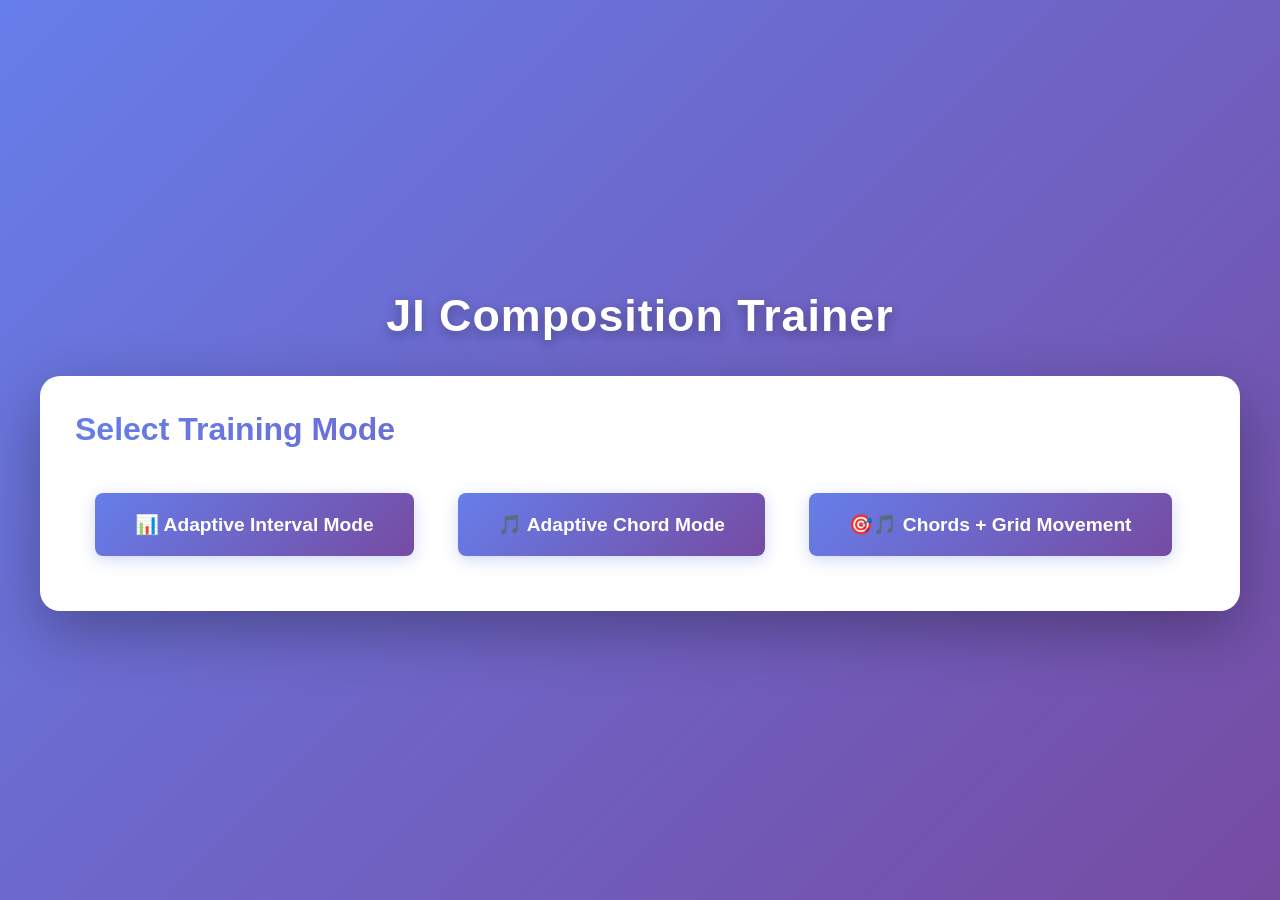
==== index.html @ c466594c "Convert submit key input to click-to-capture button" ====
<!DOCTYPE html>
<html lang="en">
<head>
    <meta charset="UTF-8">
    <meta name="viewport" content="width=device-width, initial-scale=1.0">
    <meta http-equiv="Cache-Control" content="no-cache, no-store, must-revalidate">
    <meta http-equiv="Pragma" content="no-cache">
    <meta http-equiv="Expires" content="0">
    <title>JI Composition Trainer</title>
    <link rel="stylesheet" href="style.css">
</head>
<body>
    <div class="container">
        <h1>JI Composition Trainer</h1>

        <!-- Main Menu Panel -->
        <div id="main-menu-panel" class="panel">
            <h2>Select Training Mode</h2>
            <div class="menu-options">
                <button id="select-interval-mode-btn" class="btn-primary" style="font-size: 1.2em; padding: 20px 40px; margin: 20px;">
                    📊 Adaptive Interval Mode
                </button>
                <button id="select-chord-mode-btn" class="btn-primary" style="font-size: 1.2em; padding: 20px 40px; margin: 20px;">
                    🎵 Adaptive Chord Mode
                </button>
                <button id="select-chord-grid-mode-btn" class="btn-primary" style="font-size: 1.2em; padding: 20px 40px; margin: 20px;">
                    🎯🎵 Chords + Grid Movement
                </button>
            </div>
        </div>

        <!-- Adaptive Chord Mode Panel -->
        <div id="adaptive-chord-mode-panel" class="panel" style="display: none;">
            <div class="panel-header">
                <h2>Adaptive Progressive Chord Mode</h2>
                <button id="back-to-main-from-chord-btn" class="btn-secondary">← Back to Main Menu</button>
            </div>

            <div class="adaptive-settings">
                <h3>Settings</h3>
                <div class="setting-row">
                    <label>
                        Mastery Time Threshold:
                        <input type="number" id="chord-mastery-threshold-input" min="0.5" max="10" step="0.5" value="5" class="small-number-input"> seconds
                    </label>
                </div>
                <div class="setting-row">
                    <label>
                        Minimum Attempts Before Mastery:
                        <input type="number" id="chord-min-attempts-input" min="3" max="20" value="5" class="small-number-input"> attempts
                    </label>
                </div>
                <div class="setting-row">
                    <label>
                        Rolling Average Window:
                        <input type="number" id="chord-rolling-average-window-input" min="3" max="20" value="3" class="small-number-input"> recent attempts
                    </label>
                </div>
                <div class="setting-row">
                    <label>
                        Non-Mastered Question Rate:
                        <input type="number" id="chord-non-mastered-rate-input" min="10" max="90" step="5" value="80" class="small-number-input">%
                    </label>
                </div>
                <div class="setting-row">
                    <label>
                        <input type="checkbox" id="include-inversions-checkbox" checked>
                        Include Inversions
                    </label>
                </div>
                <div class="setting-row">
                    <label>
                        <input type="checkbox" id="random-starting-note-checkbox">
                        Random Starting Note (build chords from any position)
                    </label>
                </div>
            </div>

            <div class="adaptive-progress">
                <div class="adaptive-level-display" id="adaptive-chord-level-display" style="cursor: pointer;">
                    <h3>Current Level: <span id="adaptive-chord-level-number">1</span> <span id="adaptive-chord-level-arrow" class="level-toggle-arrow">&#9654;</span></h3>
                    <p class="level-description">Unlock new chords by mastering current ones! Click to see details.</p>
                </div>
                <div id="adaptive-chord-level-detail" class="level-detail-panel" style="display:none;"></div>
                <h3>Progress</h3>
                <div id="adaptive-chord-stats" class="adaptive-stats">
                    <p>Click "Start/Continue" to begin!</p>
                </div>
            </div>

            <div class="adaptive-resume-section">
                <h3>Resume from Specific Level</h3>
                <p class="resume-description">If your progress was lost, enter the number of base chords you had unlocked (all variants of each base chord will be included):</p>
                <div class="resume-input-group">
                    <label>
                        Number of Base Chords:
                        <input type="number" id="chord-resume-level-input" min="1" max="15" value="1" class="small-number-input">
                    </label>
                    <button id="chord-resume-level-btn" class="btn-secondary">Resume Progress</button>
                </div>
            </div>

            <div class="adaptive-actions">
                <button id="start-adaptive-chord-btn" class="btn-primary large-btn">Start / Continue</button>
                <button id="reset-adaptive-chord-btn" class="btn-secondary">Reset Progress</button>
            </div>
        </div>

        <!-- Adaptive Mode Panel -->
        <div id="adaptive-mode-panel" class="panel" style="display: none;">
            <div class="panel-header">
                <h2>Adaptive Progressive Mode (Intervals)</h2>
                <div class="header-buttons">
                    <button id="back-to-main-from-interval-btn" class="btn-secondary">← Back to Main Menu</button>
                    <button id="mapping-config-btn">Configure Mappings</button>
                    <button id="help-btn" class="help-btn" title="Help">?</button>
                </div>
            </div>

            <div class="adaptive-settings">
                <h3>Settings</h3>
                <div class="setting-row">
                    <label>
                        Mastery Time Threshold:
                        <input type="number" id="mastery-threshold-input" min="0.5" max="10" step="0.5" value="3.5" class="small-number-input"> seconds
                    </label>
                </div>
                <div class="setting-row">
                    <label>
                        Minimum Attempts Before Mastery:
                        <input type="number" id="min-attempts-input" min="3" max="20" value="5" class="small-number-input"> attempts
                    </label>
                </div>
                <div class="setting-row">
                    <label>
                        New Interval Weight:
                        <input type="number" id="new-interval-weight-input" min="1" max="10" value="3" class="small-number-input">× more likely
                    </label>
                </div>
                <div class="setting-row">
                    <label>
                        Rolling Average Window:
                        <input type="number" id="rolling-average-window-input" min="3" max="20" value="3" class="small-number-input"> recent attempts
                    </label>
                </div>
                <div class="setting-row">
                    <label>
                        Non-Mastered Question Rate:
                        <input type="number" id="non-mastered-rate-input" min="10" max="90" step="5" value="60" class="small-number-input">%
                    </label>
                </div>
                <div class="setting-row">
                    <label>
                        Display Mode:
                        <select id="display-mode-select-adaptive" class="display-mode-select">
                            <option value="all">All (Fraction + Cents + Name)</option>
                            <option value="fraction">Fraction Only</option>
                            <option value="cents">Cents Only</option>
                            <option value="name">Name Only</option>
                            <option value="rotate-fraction-cents">Rotate: Fraction ↔ Cents</option>
                            <option value="rotate-fraction-name">Rotate: Fraction ↔ Name</option>
                            <option value="rotate-cents-name">Rotate: Cents ↔ Name</option>
                            <option value="rotate-all">Rotate: All Three</option>
                        </select>
                    </label>
                </div>
                <div class="setting-row">
                    <label>
                        <input type="checkbox" id="repeat-slow-checkbox" checked>
                        Repeat questions that take longer than <input type="number" id="repeat-slow-input" min="1" max="60" value="5" class="small-number-input">s
                    </label>
                </div>
                <div class="setting-row">
                    <label>
                        <input type="checkbox" id="ear-training-checkbox">
                        Ear training only (hide target interval)
                    </label>
                </div>
            </div>

            <div class="adaptive-settings">
                <h3>Sound Settings</h3>
                <div class="setting-row">
                    <label>
                        Synth Type:
                        <select id="synth-type-select">
                            <option value="sawtooth">Sawtooth</option>
                            <option value="sine">Sine</option>
                            <option value="square">Square</option>
                            <option value="triangle">Triangle</option>
                        </select>
                    </label>
                </div>
                <div class="setting-row">
                    <label>
                        Release Time:
                        <input type="number" id="release-time-input" min="1" max="6" step="0.5" value="2" class="small-number-input"> seconds
                    </label>
                </div>
                <div class="setting-row">
                    <label>
                        <input type="checkbox" id="vary-pitch-checkbox" checked>
                        Vary starting pitch (-500¢ to +1200¢)
                    </label>
                </div>
                <div class="setting-row">
                    <label>
                        <input type="checkbox" id="enable-sound-checkbox" checked>
                        Enable sound
                    </label>
                </div>
            </div>

            <div class="adaptive-progress">
                <div class="adaptive-level-display">
                    <h3>Current Level: <span id="adaptive-level-number">1</span></h3>
                    <p class="level-description">Unlock new levels by mastering intervals!</p>
                </div>
                <h3>Progress</h3>
                <div id="adaptive-stats" class="adaptive-stats">
                    <p>Click "Start/Continue" to begin!</p>
                </div>
            </div>

            <div class="adaptive-actions">
                <button id="start-adaptive-btn" class="btn-primary large-btn">Start / Continue</button>
                <button id="reset-adaptive-btn" class="btn-secondary">Reset Progress</button>
            </div>

            <div class="adaptive-resume-section">
                <h3>Resume from Specific Level</h3>
                <p class="resume-description">If your progress was lost, enter the number of intervals you had unlocked:</p>
                <div class="resume-input-group">
                    <label>
                        Number of Intervals:
                        <input type="number" id="resume-level-input" min="1" max="200" value="1" class="small-number-input">
                    </label>
                    <button id="resume-level-btn" class="btn-secondary">Resume Progress</button>
                </div>
            </div>
        </div>

        <!-- Help Modal -->
        <div id="help-modal" class="help-modal" style="display: none;">
            <div class="help-modal-content">
                <div class="help-modal-header">
                    <h3>How to Use This Trainer</h3>
                    <button id="close-help-btn" class="close-help-btn">&times;</button>
                </div>
                <div class="help-modal-body">
                    <div class="help-section">
                        <h4>Game Overview</h4>
                        <p>This game teaches you to decompose just intonation ratios into prime factorizations using keystroke shortcuts.</p>
                        <p>For example, to create 6/5, you would press the keys for 3/2 and 4/5 (since 3/2 × 4/5 = 6/5).</p>
                    </div>

                    <div class="help-section">
                        <h4>Controls</h4>
                        <ul>
                            <li><strong>Number keys (1234567890):</strong> Prime ratios (2/1, 3/2, 5/4, etc.)</li>
                            <li><strong>Letter keys (qwertyuiop):</strong> Reciprocals (1/2, 2/3, 4/5, etc.)</li>
                            <li><strong>Backspace:</strong> Clear current answer</li>
                            <li><strong>Order doesn't matter:</strong> 3/2 then 4/5 is the same as 4/5 then 3/2</li>
                        </ul>
                    </div>

                    <div class="help-section">
                        <h4>Default Key Mappings</h4>
                        <p><strong>Prime ratios (suggested number keys):</strong></p>
                        <ul>
                            <li>2/1 → 1, 3/2 → 2, 5/4 → 3, 7/4 → 4, 11/8 → 5</li>
                            <li>13/8 → 6, 17/16 → 7, 19/16 → 8, 23/16 → 9, 29/16 → 0</li>
                        </ul>
                        <p><strong>Reciprocal ratios (suggested letter keys):</strong></p>
                        <ul>
                            <li>1/2 → q, 2/3 → w, 4/5 → e, 4/7 → r, 8/11 → t</li>
                            <li>8/13 → y, 16/17 → u, 16/19 → i, 16/23 → o, 16/29 → p</li>
                        </ul>
                        <p><em>You can customize these mappings in the Configure Mappings menu.</em></p>
                    </div>

                    <div class="help-section">
                        <h4>Level Progression</h4>
                        <ul>
                            <li><strong>Complexity = numerator × denominator</strong></li>
                            <li>Higher complexity means more challenging decompositions</li>
                            <li>All intervals use numbers ≤ 30</li>
                            <li>All intervals are octave-reduced (between 1/1 and 2/1)</li>
                        </ul>
                    </div>
                </div>
            </div>
        </div>

        <!-- Unified Hotkey Configuration Panel -->
        <div id="hotkeys-panel" class="panel" style="display: none;">
            <div class="panel-header">
                <h2>Configure Hotkeys</h2>
                <button id="back-from-hotkeys-btn" class="btn-secondary">← Back</button>
            </div>

            <div class="settings-section">
                <h3>Note Keys — Prime Ratios</h3>
                <p>Assign keyboard keys to each just intonation ratio.</p>
                <div class="mapping-grid">
                    <div class="mapping-column">
                        <h4>Upward ratios</h4>
                        <div id="prime-mappings"></div>
                    </div>
                    <div class="mapping-column">
                        <h4>Downward ratios</h4>
                        <div id="reciprocal-mappings"></div>
                    </div>
                </div>
            </div>

            <div class="settings-section">
                <h3>Special Keys</h3>
                <div class="mapping-grid">
                    <div class="mapping-column">
                        <div class="mapping-item">
                            <label>Enter Note (submit interval):
                                <button id="submit-key-btn" class="key-capture-btn" style="margin-left: 10px;">`</button>
                            </label>
                        </div>
                    </div>
                </div>
            </div>

            <div class="settings-section">
                <h3>Grid Movement Keys</h3>
                <div class="mapping-grid">
                    <div class="mapping-column">
                        <div class="mapping-item">
                            <label>Move Left:
                                <input type="text" id="cg-move-left-input" maxlength="1" value="a" style="width: 50px; text-align: center; margin-left: 10px;">
                            </label>
                        </div>
                        <div class="mapping-item">
                            <label>Move Up:
                                <input type="text" id="cg-move-up-input" maxlength="1" value="s" style="width: 50px; text-align: center; margin-left: 10px;">
                            </label>
                        </div>
                        <div class="mapping-item">
                            <label>Move Down:
                                <input type="text" id="cg-move-down-input" maxlength="1" value="d" style="width: 50px; text-align: center; margin-left: 10px;">
                            </label>
                        </div>
                        <div class="mapping-item">
                            <label>Move Right:
                                <input type="text" id="cg-move-right-input" maxlength="1" value="f" style="width: 50px; text-align: center; margin-left: 10px;">
                            </label>
                        </div>
                    </div>
                    <div class="mapping-column">
                        <div class="mapping-item">
                            <label>Select / Capture Target:
                                <button id="cg-capture-key-btn" class="key-capture-btn" style="margin-left: 10px;">Tab</button>
                            </label>
                        </div>
                        <p style="margin-top: 8px; font-size: 0.85em; color: #666;">Click the button, then press any key to assign it.</p>
                    </div>
                </div>
            </div>

            <div class="mapping-actions">
                <button id="reset-hotkeys-btn" class="btn-secondary">Reset All to Defaults</button>
                <button id="save-hotkeys-btn" class="btn-primary">Save & Continue</button>
            </div>
        </div>

        <!-- Chord + Grid Mode Settings Panel -->
        <div id="chord-grid-mode-panel" class="panel" style="display: none;">
            <div class="panel-header">
                <h2>Adaptive Chords + Grid Movement</h2>
                <div class="header-buttons">
                    <button id="back-to-main-from-chord-grid-btn" class="btn-secondary">← Back to Main Menu</button>
                    <button id="cg-hotkeys-config-btn">Configure Hotkeys</button>
                </div>
            </div>

            <div class="adaptive-settings">
                <h3>Settings</h3>
                <div class="setting-row">
                    <label>
                        Grid Size:
                        <input type="number" id="chord-grid-size-input" min="5" max="20" value="10" class="small-number-input"> × <span id="chord-grid-size-display">10</span>
                    </label>
                </div>
                <div class="setting-row">
                    <label>
                        Mastery Time Threshold:
                        <input type="number" id="cg-mastery-threshold-input" min="0.5" max="30" step="0.5" value="10" class="small-number-input"> seconds
                    </label>
                </div>
                <div class="setting-row">
                    <label>
                        Minimum Attempts Before Mastery:
                        <input type="number" id="cg-min-attempts-input" min="3" max="20" value="5" class="small-number-input"> attempts
                    </label>
                </div>
                <div class="setting-row">
                    <label>
                        Rolling Average Window:
                        <input type="number" id="cg-rolling-average-window-input" min="3" max="20" value="3" class="small-number-input"> recent attempts
                    </label>
                </div>
                <div class="setting-row">
                    <label>
                        Non-Mastered Question Rate:
                        <input type="number" id="cg-non-mastered-rate-input" min="10" max="90" step="5" value="80" class="small-number-input">%
                    </label>
                </div>
                <div class="setting-row">
                    <label>
                        <input type="checkbox" id="chord-grid-include-inversions-checkbox" checked>
                        Include Inversions
                    </label>
                </div>
                <div class="setting-row">
                    <label>
                        <input type="checkbox" id="chord-grid-random-start-checkbox">
                        Random Starting Note (build chords from any position)
                    </label>
                </div>
            </div>

            <div class="adaptive-progress">
                <div class="adaptive-level-display" id="cg-level-display" style="cursor: pointer;">
                    <h3>Current Level: <span id="cg-level-number">1</span> <span id="cg-level-arrow" class="level-toggle-arrow">&#9654;</span></h3>
                    <p class="level-description">Unlock new chords by mastering current ones! Click to see details.</p>
                </div>
                <div id="cg-level-detail" class="level-detail-panel" style="display:none;"></div>
                <h3>Progress</h3>
                <div id="cg-stats" class="adaptive-stats">
                    <p>Click "Start / Continue" to begin!</p>
                </div>
            </div>

            <div class="adaptive-resume-section">
                <h3>Resume from Specific Level</h3>
                <p class="resume-description">If your progress was lost, enter the number of base chords you had unlocked (all variants of each base chord will be included):</p>
                <div class="resume-input-group">
                    <label>
                        Number of Base Chords:
                        <input type="number" id="cg-resume-level-input" min="1" max="15" value="1" class="small-number-input">
                    </label>
                    <button id="cg-resume-level-btn" class="btn-secondary">Resume Progress</button>
                </div>
            </div>

            <div class="adaptive-actions">
                <button id="start-chord-grid-btn" class="btn-primary large-btn">Start / Continue</button>
                <button id="reset-chord-grid-btn" class="btn-secondary">Reset Progress</button>
            </div>
        </div>

        <!-- Chord + Grid Gameplay Panel -->
        <div id="chord-grid-game-panel" class="panel" style="display: none;">
            <div class="game-panel-header">
                <div id="chord-grid-phase-indicator" class="chord-grid-phase-indicator grid-phase">
                    Grid Phase - Navigate to target
                </div>
                <div id="cg-level-indicator" class="adaptive-level-indicator" style="display: flex; cursor: pointer;">
                    Level <span id="cg-game-level-number">1</span> <span id="cg-game-level-arrow" class="level-toggle-arrow">&#9654;</span>
                </div>
                <div class="header-buttons">
                    <button id="end-chord-grid-btn" class="btn-secondary">End Game</button>
                </div>
            </div>
            <div id="cg-game-level-detail" class="level-detail-panel" style="display:none;"></div>

            <div class="score-display">
                <div class="score-item">
                    <span class="score-label">Timer:</span>
                    <span id="chord-grid-timer">0:00.00</span>
                </div>
                <div class="score-item">
                    <span class="score-label">Targets Captured:</span>
                    <span id="chord-grid-score">0</span>
                </div>
                <div class="score-item">
                    <span class="score-label">Avg Time:</span>
                    <span id="chord-grid-avg-time">0.00s</span>
                </div>
            </div>

            <!-- Chord display (upcoming during grid phase, active during chord phase) -->
            <div id="chord-grid-chord-display" class="chord-grid-chord-display">
                <div class="chord-grid-chord-label">Upcoming Chord:</div>
                <div id="chord-grid-chord-name" class="chord-grid-chord-name"></div>
                <div id="chord-grid-starting-position" class="starting-position"></div>
                <div id="chord-grid-chord-notation" class="chord-harmonic-notation"></div>
                <div id="chord-grid-chord-intervals" class="chord-intervals"></div>
                <!-- Piano Roll (inline with chord info) -->
                <div id="chord-grid-piano-roll" class="piano-roll-container" style="display: none;"></div>
            </div>

            <!-- Grid -->
            <div id="chord-grid-container" class="grid-container"></div>

            <!-- Composition Display (hidden during grid phase) -->
            <div id="chord-grid-composition-display" class="composition-display" style="display: none;">
                <div id="chord-grid-composition" class="composition-value">Press keys to build interval...</div>
            </div>

            <!-- Feedback -->
            <div id="chord-grid-feedback" class="feedback"></div>

            <!-- Chord Progress (Chord-Grid Mode) -->
            <div id="cg-game-interval-progress" class="game-interval-progress" style="display: none;">
                <h3>Chord Progress</h3>
                <div id="cg-game-progress-stats" class="game-progress-stats"></div>
            </div>

            <!-- Grid controls info -->
            <div id="chord-grid-controls-info" class="grid-controls-info">
                <h3>Controls</h3>
                <p><strong id="cg-key-left">a</strong> = left, <strong id="cg-key-up">s</strong> = up, <strong id="cg-key-down">d</strong> = down, <strong id="cg-key-right">f</strong> = right</p>
                <p><strong id="cg-key-capture">Tab</strong> = capture target</p>
                <p>Navigate to the <strong style="color: #e74c3c;">●</strong> target and press <strong id="cg-key-capture2">Tab</strong> to capture it!</p>
            </div>

            <!-- Keyboard Legend (hidden during grid phase) -->
            <div id="chord-grid-keyboard-legend" class="keyboard-legend" style="display: none;">
                <h3>Keyboard Reference</h3>
                <div class="legend-grid" id="chord-grid-legend-grid"></div>
            </div>
        </div>

        <!-- Game Panel -->
        <div id="game-panel" class="panel" style="display: none;">
            <div class="game-panel-header">
                <div id="adaptive-level-indicator" class="adaptive-level-indicator" style="display: none; cursor: pointer;">
                    Level <span id="game-level-number">1</span> <span id="game-level-arrow" class="level-toggle-arrow">&#9654;</span>
                </div>
                <div class="header-buttons">
                    <button id="settings-btn" class="btn-secondary">⚙️ Settings</button>
                    <button id="help-btn-game" class="help-btn" title="Help">?</button>
                </div>
            </div>
            <div id="game-level-detail" class="level-detail-panel" style="display:none;"></div>

            <div class="score-display">
                <div class="score-item">
                    <span class="score-label">Timer:</span>
                    <span id="timer">0:00.00</span>
                </div>
                <div class="score-item">
                    <span class="score-label">Questions:</span>
                    <span id="question-count">0</span>
                </div>
                <div class="score-item">
                    <span class="score-label">Avg Time:</span>
                    <span id="avg-time">0.00s</span>
                </div>
            </div>

            <!-- Keyboard Legend -->
            <div class="keyboard-legend">
                <div style="display: flex; justify-content: space-between; align-items: center; margin-bottom: 15px;">
                    <h3 style="margin: 0;">Keyboard Reference</h3>
                    <button id="mapping-config-btn-game" class="btn-secondary" style="padding: 8px 16px; font-size: 0.9em;">Configure Mappings</button>
                </div>
                <div class="legend-grid" id="keyboard-legend-grid"></div>
            </div>

            <!-- Interval Progress (Adaptive Mode Only) -->
            <div id="game-interval-progress" class="game-interval-progress" style="display: none;">
                <h3>Interval Progress</h3>
                <div id="game-progress-stats" class="game-progress-stats"></div>
            </div>

            <!-- Target Interval Display -->
            <div class="interval-display">
                <div class="interval-label">Target Interval:</div>
                <div id="target-interval" class="interval-value">3/2</div>
            </div>

            <!-- Piano Roll Visualization (for chord mode) -->
            <div id="chord-piano-roll" class="piano-roll-container"></div>

            <!-- Current Composition Display -->
            <div class="composition-display">
                <div id="current-composition" class="composition-value">Press keys to build...</div>
            </div>

            <div id="feedback" class="feedback"></div>

            <div class="game-controls">
                <button id="skip-btn" class="btn-secondary">Skip</button>
                <button id="end-btn" class="btn-secondary">End Game</button>
            </div>
        </div>
    </div>

    <!-- Data files -->
    <script src="data/intervalNames.js"></script>
    <script src="data/chordTypes.js"></script>
    <script src="data/keyMappings.js"></script>

    <!-- Application scripts -->
    <script src="js/state.js"></script>
    <script src="js/utils.js"></script>
    <script src="js/audio.js"></script>
    <script src="js/ui.js"></script>
    <script src="js/game-intervals.js"></script>
    <script src="js/game-chords.js"></script>
<script src="js/game-chord-grid.js"></script>
    <script src="js/init.js"></script>
</body>
</html>
---- style.css ----
* {
    margin: 0;
    padding: 0;
    box-sizing: border-box;
}

body {
    font-family: 'Segoe UI', Tahoma, Geneva, Verdana, sans-serif;
    background: linear-gradient(135deg, #667eea 0%, #764ba2 100%);
    min-height: 100vh;
    display: flex;
    justify-content: center;
    align-items: center;
    padding: 20px;
}

.container {
    width: 100%;
    max-width: 1200px;
}

h1 {
    text-align: center;
    color: white;
    font-size: 2.8em;
    margin-bottom: 35px;
    text-shadow: 0 4px 12px rgba(0, 0, 0, 0.3);
    font-weight: 800;
    letter-spacing: 1px;
    animation: fadeInDown 0.6s ease-out;
}

@keyframes fadeInDown {
    from {
        opacity: 0;
        transform: translateY(-20px);
    }
    to {
        opacity: 1;
        transform: translateY(0);
    }
}

.panel {
    background: white;
    border-radius: 20px;
    padding: 35px;
    box-shadow: 0 20px 60px rgba(0, 0, 0, 0.3);
    animation: fadeIn 0.5s ease-out;
}

@keyframes fadeIn {
    from {
        opacity: 0;
        transform: scale(0.95);
    }
    to {
        opacity: 1;
        transform: scale(1);
    }
}

h2 {
    color: #2d3748;
    margin-bottom: 25px;
    font-size: 2em;
    font-weight: 700;
    background: linear-gradient(135deg, #667eea, #764ba2);
    -webkit-background-clip: text;
    -webkit-text-fill-color: transparent;
    background-clip: text;
}

.panel-header {
    display: flex;
    justify-content: space-between;
    align-items: center;
    margin-bottom: 25px;
}

.panel-header h2 {
    margin-bottom: 0;
}

.header-buttons {
    display: flex;
    gap: 12px;
    align-items: center;
}

#mapping-config-btn {
    padding: 10px 24px;
    background: white;
    color: #667eea;
    border: 2px solid #667eea;
    border-radius: 8px;
    font-size: 0.95em;
    font-weight: 600;
    cursor: pointer;
    transition: all 0.3s ease;
    box-shadow: 0 2px 8px rgba(102,126,234,0.2);
}

#mapping-config-btn:hover {
    background: rgba(102,126,234,0.1);
    border-color: #5a67d8;
    color: #5a67d8;
    transform: translateY(-2px);
    box-shadow: 0 4px 12px rgba(102,126,234,0.3);
}

.help-btn {
    width: 36px;
    height: 36px;
    border-radius: 50%;
    background: linear-gradient(135deg, #667eea, #764ba2);
    color: white;
    border: none;
    font-size: 1.4em;
    font-weight: 700;
    cursor: pointer;
    transition: all 0.3s ease;
    box-shadow: 0 2px 8px rgba(102,126,234,0.3);
    display: flex;
    align-items: center;
    justify-content: center;
}

.help-btn:hover {
    transform: scale(1.1);
    box-shadow: 0 4px 12px rgba(102,126,234,0.5);
}


/* Help Modal */
.help-modal {
    position: fixed;
    top: 0;
    left: 0;
    width: 100%;
    height: 100%;
    background: rgba(0, 0, 0, 0.6);
    z-index: 1000;
    display: flex;
    align-items: center;
    justify-content: center;
    padding: 20px;
}

.help-modal-content {
    background: white;
    border-radius: 16px;
    max-width: 700px;
    max-height: 90vh;
    overflow-y: auto;
    box-shadow: 0 20px 60px rgba(0, 0, 0, 0.3);
}

.help-modal-header {
    display: flex;
    justify-content: space-between;
    align-items: center;
    padding: 24px 30px;
    border-bottom: 2px solid rgba(102,126,234,0.2);
    background: linear-gradient(135deg, rgba(102,126,234,0.1) 0%, rgba(118,75,162,0.1) 100%);
}

.help-modal-header h3 {
    margin: 0;
    font-size: 1.8em;
    background: linear-gradient(135deg, #667eea, #764ba2);
    -webkit-background-clip: text;
    -webkit-text-fill-color: transparent;
    background-clip: text;
}

.close-help-btn {
    width: 32px;
    height: 32px;
    border-radius: 50%;
    background: transparent;
    border: 2px solid #667eea;
    color: #667eea;
    font-size: 1.5em;
    cursor: pointer;
    transition: all 0.2s ease;
    display: flex;
    align-items: center;
    justify-content: center;
    line-height: 1;
    padding: 0;
}

.close-help-btn:hover {
    background: #667eea;
    color: white;
    transform: rotate(90deg);
}

.help-modal-body {
    padding: 30px;
}

.help-section {
    margin-bottom: 28px;
}

.help-section h4 {
    margin: 0 0 12px 0;
    font-size: 1.2em;
    color: #2d3748;
    font-weight: 700;
}

.help-section p {
    margin: 8px 0;
    color: #4a5568;
    line-height: 1.6;
}

.help-section ul {
    margin: 10px 0;
    padding-left: 24px;
    color: #4a5568;
}

.help-section li {
    margin: 8px 0;
    line-height: 1.6;
}

.help-section strong {
    color: #2d3748;
    font-weight: 600;
}

/* Mapping Panel */
.settings-section {
    margin-bottom: 25px;
}

h3 {
    color: #555;
    margin-bottom: 15px;
    font-size: 1.3em;
    font-weight: 600;
}

.mapping-grid {
    display: grid;
    grid-template-columns: 1fr 1fr;
    gap: 30px;
    margin-top: 20px;
}

.mapping-column h4 {
    color: #667eea;
    margin-bottom: 15px;
    font-size: 1.1em;
}

.mapping-item {
    margin-bottom: 12px;
}

.mapping-item label {
    display: flex;
    align-items: center;
    gap: 10px;
    color: #555;
    font-size: 0.95em;
}

.key-display {
    display: inline-block;
    min-width: 24px;
    padding: 4px 8px;
    background: linear-gradient(135deg, #667eea, #764ba2);
    color: white;
    border-radius: 4px;
    text-align: center;
    font-weight: 600;
    font-family: monospace;
}

.ratio-input {
    padding: 6px 10px;
    border: 2px solid #e0e0e0;
    border-radius: 6px;
    font-size: 0.95em;
    transition: border-color 0.3s ease;
    width: 100px;
}

.ratio-input:focus {
    outline: none;
    border-color: #667eea;
}

.key-input {
    width: 50px;
    text-align: center;
    font-family: 'Courier New', monospace;
    font-weight: 600;
    text-transform: lowercase;
}

.key-capture-btn {
    width: 80px;
    padding: 6px 10px;
    font-family: 'Courier New', monospace;
    font-weight: 600;
    font-size: 0.95em;
    text-align: center;
    border: 2px solid #ccc;
    border-radius: 6px;
    background: #f8f9fa;
    cursor: pointer;
}

.key-capture-btn.listening {
    border-color: #667eea;
    background: #eef0ff;
    color: #667eea;
}

.mapping-actions {
    display: flex;
    gap: 15px;
    margin-top: 25px;
}

/* Buttons */
.btn-primary, .btn-secondary {
    padding: 12px 28px;
    border: none;
    border-radius: 8px;
    font-size: 1em;
    font-weight: 600;
    cursor: pointer;
    transition: all 0.3s ease;
}

.btn-primary {
    background: linear-gradient(135deg, #667eea, #764ba2);
    color: white;
    box-shadow: 0 4px 15px rgba(102, 126, 234, 0.3);
}

.btn-primary:hover {
    transform: translateY(-2px);
    box-shadow: 0 6px 20px rgba(102, 126, 234, 0.4);
}

.btn-secondary {
    background: white;
    color: #667eea;
    border: 2px solid #667eea;
}

.btn-secondary:hover {
    background: rgba(102, 126, 234, 0.1);
}

/* Game Panel */
.game-panel-header {
    display: flex;
    justify-content: space-between;
    align-items: center;
    margin-bottom: 15px;
}

.game-panel-header .header-buttons {
    display: flex;
    gap: 12px;
    align-items: center;
}

.score-display {
    display: flex;
    justify-content: space-around;
    margin-bottom: 25px;
    padding: 15px;
    background: #f8f9fa;
    border-radius: 12px;
}

.score-item {
    text-align: center;
}

.score-label {
    display: block;
    color: #666;
    font-size: 0.9em;
    margin-bottom: 5px;
}

.score-item span:last-child {
    display: block;
    color: #333;
    font-size: 1.3em;
    font-weight: 700;
}

/* Game Interval Progress */
.game-interval-progress {
    background: #f8f9fa;
    padding: 20px;
    border-radius: 12px;
    margin-bottom: 25px;
}

.game-interval-progress h3 {
    margin-bottom: 15px;
    color: #667eea;
}

.game-progress-stats {
    display: grid;
    grid-template-columns: repeat(auto-fill, minmax(150px, 1fr));
    gap: 10px;
    max-height: calc(4 * (10px + 10px + 1.1em + 4px + 0.9em * 2 + 2px * 2 + 0.8em + 2px + 20px));
    overflow-y: auto;
    overflow-x: hidden;
}

.game-stat-item {
    padding: 10px;
    background: white;
    border-radius: 8px;
    border-left: 4px solid #667eea;
    font-size: 0.85em;
    cursor: pointer;
    user-select: none;
    transition: opacity 0.2s ease, background 0.2s ease;
}

.game-stat-item:hover {
    opacity: 0.85;
}

.game-stat-item.mastered {
    border-left-color: #10b981;
    background: #f0fdf4;
}

.game-stat-item.disabled {
    opacity: 0.4;
    border-left-color: #ccc;
    background: #f0f0f0;
}

.game-stat-item.disabled .game-stat-interval,
.game-stat-item.disabled .game-stat-info,
.game-stat-item.disabled .game-stat-details {
    color: #aaa;
}

.game-stat-item.disabled .game-stat-badge {
    color: #aaa;
}

.game-stat-item.current {
    border-left-color: #f59e0b;
    background: #fffbeb;
    box-shadow: 0 0 0 2px #fbbf24;
}

.game-stat-interval {
    font-size: 1.1em;
    font-weight: 700;
    color: #333;
    margin-bottom: 4px;
}

.game-stat-info {
    display: flex;
    flex-direction: column;
    gap: 2px;
    font-size: 0.9em;
    color: #666;
}

.game-stat-badge {
    font-size: 0.8em;
    font-weight: 600;
    margin-top: 2px;
}

.game-stat-badge.mastered {
    color: #10b981;
}

.game-stat-badge.learning {
    color: #f59e0b;
}

.game-stat-details {
    display: flex;
    flex-direction: column;
    gap: 2px;
    font-size: 0.85em;
    color: #666;
    margin-bottom: 4px;
}

.game-stat-cents {
    font-weight: 600;
    color: #667eea;
}

.game-stat-name {
    font-style: italic;
    color: #888;
    font-size: 0.95em;
}

/* Keyboard Legend */
.keyboard-legend {
    background: #f8f9fa;
    padding: 20px;
    border-radius: 12px;
    margin-bottom: 25px;
}

.keyboard-legend h3 {
    margin-bottom: 15px;
    color: #667eea;
}

.legend-grid {
    display: grid;
    grid-template-columns: repeat(10, 1fr);
    gap: 8px;
}

.legend-item {
    display: flex;
    flex-direction: column;
    align-items: center;
    gap: 6px;
    padding: 10px 6px;
    background: white;
    border-radius: 6px;
    font-size: 0.9em;
}

.legend-key {
    display: inline-block;
    min-width: 32px;
    padding: 6px 10px;
    background: #e5e7eb;
    color: #374151;
    border: 2px solid #d1d5db;
    border-radius: 6px;
    text-align: center;
    font-weight: 600;
    font-family: 'Courier New', monospace;
    font-size: 1em;
    box-shadow: 0 2px 0 #d1d5db, 0 3px 3px rgba(0,0,0,0.1);
}

.legend-ratio {
    color: #333;
    font-weight: 600;
    font-size: 0.85em;
}

/* Interval Display */
.interval-display {
    text-align: center;
    margin-bottom: 30px;
}

.interval-label {
    color: #666;
    font-size: 1.1em;
    margin-bottom: 10px;
}

.interval-value {
    font-size: 3em;
    font-weight: 700;
    color: #2d3748;
}

.fraction {
    display: inline-flex;
    flex-direction: column;
    align-items: center;
    vertical-align: middle;
}

.numerator {
    border-bottom: 2px solid #333;
    padding-bottom: 2px;
    margin-bottom: 2px;
}

.denominator {
    padding-top: 2px;
}

.cents-display {
    font-size: 0.5em;
    color: #666;
    font-weight: 400;
    margin-bottom: 10px;
}

.interval-name {
    font-size: 0.4em;
    color: #999;
    font-weight: 400;
    margin-top: 10px;
    font-style: italic;
}

/* Composition Display */
.composition-display {
    text-align: center;
    margin-bottom: 25px;
    padding: 20px;
    background: #f8f9fa;
    border-radius: 12px;
    min-height: 80px;
    display: flex;
    align-items: center;
    justify-content: center;
}

.composition-value {
    font-size: 1.5em;
    font-weight: 600;
    color: #333;
}

/* Feedback */
.feedback {
    text-align: center;
    padding: 15px;
    border-radius: 8px;
    margin-bottom: 20px;
    font-size: 1.1em;
    font-weight: 600;
    min-height: 50px;
}

.feedback.correct {
    background: #d4edda;
    color: #155724;
    border: 2px solid #c3e6cb;
}

/* Game Controls */
.game-controls {
    display: flex;
    gap: 15px;
    justify-content: center;
}

/* Mode Selector */
.mode-selector {
    margin-bottom: 25px;
    padding: 15px;
    background: #f8f9fa;
    border-radius: 8px;
}

.mode-selector label {
    display: flex;
    align-items: center;
    gap: 8px;
    color: #555;
}

.mode-selector h4 {
    margin: 0 0 12px 0;
    color: #667eea;
    font-size: 1.1em;
}

.sound-settings-grid {
    display: grid;
    grid-template-columns: repeat(auto-fit, minmax(250px, 1fr));
    gap: 12px;
}

.sound-settings-grid label {
    display: flex;
    align-items: center;
    gap: 8px;
}

.small-number-input {
    width: 60px;
    padding: 4px 8px;
    border: 2px solid #e0e0e0;
    border-radius: 4px;
    font-size: 0.95em;
}

.small-number-input:focus {
    outline: none;
    border-color: #667eea;
}

/* Chord Levels Grid */
.chord-levels-grid {
    display: grid;
    grid-template-columns: repeat(auto-fill, minmax(280px, 1fr));
    gap: 20px;
    margin-top: 25px;
}

.chord-level-pair {
    display: flex;
    flex-direction: column;
    gap: 12px;
}

.chord-level-card {
    background: linear-gradient(135deg, #667eea 0%, #764ba2 100%);
    border: none;
    border-radius: 12px;
    padding: 20px;
    cursor: pointer;
    transition: all 0.3s ease;
    box-shadow: 0 4px 15px rgba(102, 126, 234, 0.3);
    text-align: left;
}

.chord-level-card:hover {
    transform: translateY(-5px);
    box-shadow: 0 8px 25px rgba(102, 126, 234, 0.5);
}

.chord-level-info {
    display: flex;
    flex-direction: column;
    gap: 8px;
}

.chord-level-num {
    color: white;
    font-size: 1.5em;
    font-weight: 700;
}

.chord-level-desc {
    color: rgba(255, 255, 255, 0.9);
    font-size: 0.95em;
}

.chord-intervals {
    font-size: 0.8em;
    color: #666;
    margin-top: 10px;
}

/* Adaptive Mode */
.adaptive-mode-section {
    margin: 25px 0;
    padding: 20px;
    background: linear-gradient(135deg, rgba(102, 126, 234, 0.1), rgba(118, 75, 162, 0.1));
    border-radius: 12px;
    border: 2px solid rgba(102, 126, 234, 0.3);
}

.adaptive-level-display {
    margin-bottom: 25px;
    padding: 20px;
    background: linear-gradient(135deg, #10b981 0%, #059669 100%);
    border-radius: 12px;
    text-align: center;
    box-shadow: 0 4px 15px rgba(16, 185, 129, 0.3);
}

.adaptive-level-display h3 {
    color: white;
    font-size: 1.8em;
    margin: 0;
    font-weight: 700;
}

.adaptive-level-display #adaptive-level-number {
    font-size: 1.3em;
    color: #fef08a;
    text-shadow: 0 2px 8px rgba(0, 0, 0, 0.3);
}

.level-description {
    color: rgba(255, 255, 255, 0.9);
    margin: 8px 0 0 0;
    font-size: 0.9em;
}

.adaptive-level-indicator {
    display: flex;
    align-items: center;
    justify-content: center;
    padding: 8px 20px;
    background: linear-gradient(135deg, #10b981 0%, #059669 100%);
    border-radius: 20px;
    color: white;
    font-weight: 700;
    font-size: 1.1em;
    box-shadow: 0 2px 8px rgba(16, 185, 129, 0.3);
}

.adaptive-level-indicator #game-level-number {
    margin-left: 8px;
    font-size: 1.2em;
    color: #fef08a;
}

.adaptive-mode-button {
    width: 100%;
    padding: 15px 30px;
    background: linear-gradient(135deg, #10b981 0%, #059669 100%);
    color: white;
    border: none;
    border-radius: 10px;
    font-size: 1.2em;
    font-weight: 700;
    cursor: pointer;
    transition: all 0.3s ease;
    box-shadow: 0 4px 15px rgba(16, 185, 129, 0.3);
}

.adaptive-mode-button:hover {
    transform: translateY(-3px);
    box-shadow: 0 6px 20px rgba(16, 185, 129, 0.5);
}

.adaptive-description {
    margin: 10px 0 0 0;
    color: #555;
    font-size: 0.95em;
    text-align: center;
}

.adaptive-settings {
    margin-bottom: 25px;
    padding: 20px;
    background: #f8f9fa;
    border-radius: 12px;
}

.setting-row {
    margin-bottom: 15px;
}

.setting-row:last-child {
    margin-bottom: 0;
}

.setting-row label {
    display: flex;
    align-items: center;
    gap: 10px;
    color: #555;
    font-size: 0.95em;
}

.adaptive-progress {
    margin-bottom: 25px;
}

.adaptive-stats {
    padding: 15px;
    background: #f8f9fa;
    border-radius: 8px;
    min-height: 100px;
}

.stats-grid {
    display: grid;
    grid-template-columns: repeat(auto-fill, minmax(200px, 1fr));
    gap: 12px;
    margin-bottom: 15px;
}

.stat-item {
    padding: 12px;
    background: white;
    border-radius: 8px;
    border-left: 4px solid #667eea;
    cursor: pointer;
    user-select: none;
    transition: opacity 0.2s ease, background 0.2s ease;
}

.stat-item:hover {
    opacity: 0.85;
}

.stat-item.mastered {
    border-left-color: #10b981;
    background: #f0fdf4;
}

.stat-item.disabled {
    opacity: 0.4;
    border-left-color: #ccc;
    background: #f0f0f0;
}

.stat-item.disabled .stat-interval,
.stat-item.disabled .stat-info {
    color: #aaa;
}

.stat-item.disabled .mastered-badge {
    color: #aaa;
}

.stat-interval {
    font-size: 1.2em;
    font-weight: 700;
    color: #333;
    margin-bottom: 8px;
}

.stat-info {
    display: flex;
    flex-direction: column;
    gap: 4px;
    font-size: 0.85em;
    color: #666;
}

.mastered-badge {
    color: #10b981;
    font-weight: 600;
}

.progress-text {
    text-align: center;
    color: #667eea;
    font-weight: 600;
    margin: 10px 0 0 0;
}

.large-btn {
    padding: 15px 40px;
    font-size: 1.1em;
    margin-right: 10px;
}

.adaptive-actions {
    display: flex;
    gap: 15px;
    margin-bottom: 30px;
}

.adaptive-resume-section {
    margin-top: 30px;
    padding: 20px;
    background: #fff9e6;
    border-radius: 12px;
    border: 2px dashed #fbbf24;
}

.adaptive-resume-section h3 {
    color: #92400e;
    margin-bottom: 10px;
    font-size: 1.2em;
}

.resume-description {
    color: #78350f;
    margin: 0 0 15px 0;
    font-size: 0.95em;
}

.resume-input-group {
    display: flex;
    align-items: center;
    gap: 15px;
}

.resume-input-group label {
    display: flex;
    align-items: center;
    gap: 10px;
    color: #78350f;
    font-weight: 600;
}

/* Responsive */
@media (max-width: 768px) {
    h1 {
        font-size: 2em;
    }

    .mapping-grid {
        grid-template-columns: 1fr;
    }

    .legend-grid {
        grid-template-columns: repeat(5, 1fr);
        gap: 6px;
    }

    .legend-item {
        padding: 8px 4px;
    }

    .legend-key {
        min-width: 28px;
        padding: 4px 6px;
        font-size: 0.9em;
    }

    .legend-ratio {
        font-size: 0.75em;
    }

    .interval-value {
        font-size: 2.5em;
    }

    .composition-value {
        font-size: 1.2em;
    }

    .chord-levels-grid {
        grid-template-columns: 1fr;
    }

    .stats-grid {
        grid-template-columns: 1fr;
    }

    .adaptive-actions {
        flex-direction: column;
    }

    .resume-input-group {
        flex-direction: column;
        align-items: stretch;
    }

    .game-progress-stats {
        grid-template-columns: repeat(auto-fill, minmax(120px, 1fr));
        gap: 8px;
    }

    .game-stat-item {
        padding: 8px;
        font-size: 0.8em;
    }

    .game-stat-interval {
        font-size: 1em;
    }

    .game-stat-info {
        font-size: 0.85em;
    }
}

/* Wiggle animation for chord intervals */
@keyframes wiggle {
    0%, 100% { transform: rotate(0deg); }
    10% { transform: rotate(-5deg); }
    20% { transform: rotate(5deg); }
    30% { transform: rotate(-5deg); }
    40% { transform: rotate(5deg); }
    50% { transform: rotate(-3deg); }
    60% { transform: rotate(3deg); }
    70% { transform: rotate(-2deg); }
    80% { transform: rotate(2deg); }
    90% { transform: rotate(0deg); }
}

.chord-interval.wiggle {
    animation: wiggle 0.6s ease-in-out;
    display: inline-block;
}

.chord-interval {
    display: inline-block;
    transition: color 0.3s ease, font-weight 0.3s ease;
}

/* Chord starting position styling */
.starting-position {
    font-size: 0.65em;
    color: #667eea;
    margin-top: 5px;
    margin-bottom: 5px;
    font-weight: 500;
}
.starting-position strong {
    font-weight: 700;
    color: #764ba2;
}

/* Chord harmonic notation styling */
.chord-harmonic-notation {
    font-size: 0.7em;
    color: #999;
    margin-top: 5px;
    margin-bottom: 10px;
    font-weight: 400;
}


/* Piano Roll Visualization */
.piano-roll-container {
    margin: 15px auto 10px;
    text-align: center;
    display: flex;
    justify-content: center;
    align-items: center;
    min-height: 90px;
}

.piano-roll-container svg {
    filter: drop-shadow(0 2px 4px rgba(0, 0, 0, 0.1));
}

.piano-key {
    transition: fill 0.3s ease;
}

.root-arrow {
    filter: drop-shadow(0 1px 2px rgba(0, 0, 0, 0.3));
}

/* Grid Movement Game Styles */
.grid-container {
    display: grid;
    gap: 2px;
    background-color: #34495e;
    padding: 10px;
    border-radius: 8px;
    margin: 20px auto;
    max-width: 600px;
    box-shadow: 0 4px 6px rgba(0, 0, 0, 0.1);
    outline: none;
}

.grid-cell {
    aspect-ratio: 1;
    background-color: #ecf0f1;
    border-radius: 4px;
    display: flex;
    align-items: center;
    justify-content: center;
    font-size: 1.5em;
    font-weight: bold;
    transition: all 0.2s ease;
    min-height: 30px;
}

.player-cell {
    background-color: #3498db;
    color: white;
    box-shadow: 0 0 10px rgba(52, 152, 219, 0.6);
    transform: scale(1.1);
}

.target-cell {
    background-color: #e74c3c;
    color: white;
    box-shadow: 0 0 10px rgba(231, 76, 60, 0.6);
    animation: pulse 1.5s ease-in-out infinite;
}

@keyframes pulse {
    0%, 100% {
        transform: scale(1);
        opacity: 1;
    }
    50% {
        transform: scale(1.1);
        opacity: 0.8;
    }
}

.grid-controls-info {
    text-align: center;
    margin: 20px auto;
    padding: 15px;
    background-color: #ecf0f1;
    border-radius: 8px;
    max-width: 500px;
}

.grid-controls-info h3 {
    margin-top: 0;
    color: #2c3e50;
}

.grid-controls-info p {
    margin: 8px 0;
    font-size: 1.1em;
}

.grid-controls-info strong {
    font-family: 'Courier New', monospace;
    background-color: #34495e;
    color: white;
    padding: 2px 8px;
    border-radius: 4px;
}

/* Chord + Grid Combined Mode */
.chord-grid-phase-indicator {
    padding: 8px 20px;
    border-radius: 20px;
    font-weight: 700;
    font-size: 1.1em;
    transition: all 0.3s ease;
}

.chord-grid-phase-indicator.grid-phase {
    background: linear-gradient(135deg, #3498db, #2980b9);
    color: white;
    box-shadow: 0 2px 8px rgba(52, 152, 219, 0.3);
}

.chord-grid-phase-indicator.chord-phase {
    background: linear-gradient(135deg, #764ba2, #667eea);
    color: white;
    box-shadow: 0 2px 8px rgba(118, 75, 162, 0.3);
}

.chord-grid-chord-display {
    text-align: center;
    padding: 15px;
    background: #f8f9fa;
    border-radius: 12px;
    margin-bottom: 15px;
}

.chord-grid-chord-label {
    font-size: 0.9em;
    color: #666;
    margin-bottom: 5px;
    font-weight: 600;
}

.chord-grid-chord-name {
    font-size: 1.8em;
    font-weight: 700;
    background: linear-gradient(135deg, #667eea, #764ba2);
    -webkit-background-clip: text;
    -webkit-text-fill-color: transparent;
    background-clip: text;
}

.grid-container.chord-phase-dimmed {
    opacity: 0.3;
    pointer-events: none;
    transition: opacity 0.3s ease;
}

/* Chord Group Styles */
.chord-group {
    display: flex;
    flex-direction: column;
}

.group-header {
    position: relative;
}

.group-header .stat-item,
.group-header .game-stat-item {
    display: flex;
    flex-wrap: wrap;
    align-items: flex-start;
    gap: 6px;
}

.group-header-label {
    display: flex;
    align-items: center;
    gap: 6px;
    padding: 8px 12px;
    font-weight: 700;
    color: #333;
}

.chord-group-toggle {
    cursor: pointer;
    user-select: none;
    font-size: 0.75em;
    color: #667eea;
    width: 16px;
    flex-shrink: 0;
    padding: 2px 0;
    line-height: 1.2em;
    transition: color 0.2s ease;
}

.chord-group-toggle:hover {
    color: #764ba2;
}

.chord-group-children {
    display: flex;
    flex-direction: column;
    gap: 6px;
    padding-left: 20px;
    margin-top: 6px;
}

.chord-group-children.collapsed {
    display: none;
}

.child-stat-item {
    font-size: 0.9em;
    padding: 8px 10px;
}

.child-game-stat-item {
    font-size: 0.8em;
    padding: 6px 8px;
}

/* Level Detail Panel (clickable level display) */
.level-toggle-arrow {
    font-size: 0.6em;
    margin-left: 6px;
    display: inline-block;
    transition: transform 0.3s;
}

.level-toggle-arrow.expanded {
    transform: rotate(90deg);
}

.level-detail-panel {
    background: #f0fdf4;
    border: 2px solid rgba(16, 185, 129, 0.3);
    border-radius: 0 0 12px 12px;
    padding: 15px 20px;
    max-height: 400px;
    overflow-y: auto;
}

.base-chord-group {
    margin-bottom: 12px;
    padding: 8px 12px;
    background: white;
    border-radius: 8px;
    border-left: 4px solid #10b981;
}

.base-chord-name {
    font-weight: 700;
    color: #333;
}

.base-chord-variants {
    font-size: 0.85em;
    color: #666;
    padding-left: 20px;
}

.base-chord-variants li {
    margin: 2px 0;
}
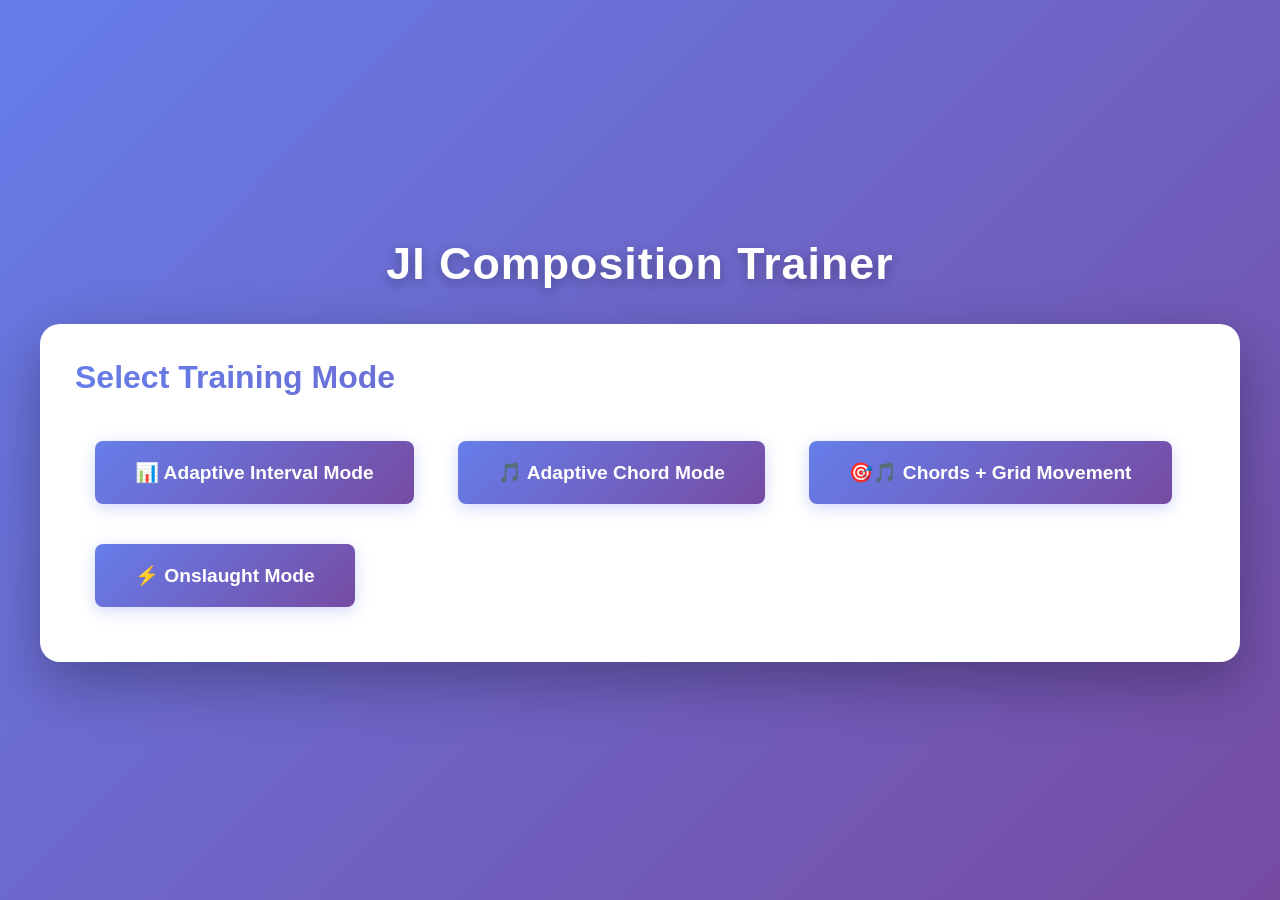
==== commit 81b56c53: "Add Onslaught Mode Multiple chord cards appear simultaneously, each with a countdown bar. Solve card" ====
--- a/index.html
+++ b/index.html
@@ -25,6 +25,9 @@
                 </button>
                 <button id="select-chord-grid-mode-btn" class="btn-primary" style="font-size: 1.2em; padding: 20px 40px; margin: 20px;">
                     🎯🎵 Chords + Grid Movement
+                </button>
+                <button id="select-onslaught-mode-btn" class="btn-primary" style="font-size: 1.2em; padding: 20px 40px; margin: 20px;">
+                    ⚡ Onslaught Mode
                 </button>
             </div>
         </div>
@@ -369,6 +372,49 @@
             </div>
         </div>
 
+        <!-- Onslaught Mode Settings Panel -->
+        <div id="onslaught-mode-panel" class="panel" style="display: none;">
+            <div class="panel-header">
+                <h2>⚡ Onslaught Mode</h2>
+                <button id="back-to-main-from-onslaught-btn" class="btn-secondary">← Back to Main Menu</button>
+            </div>
+            <p style="color:#666; margin-bottom: 16px;">Chords appear on screen and fade away. Solve them before they expire! Uses your Chords + Grid chord pool.</p>
+
+            <div class="adaptive-settings">
+                <h3>Settings</h3>
+                <div class="setting-row">
+                    <label>Card Fade Time:
+                        <input type="number" id="onslaught-fade-time-input" min="5" max="120" step="1" value="15" class="small-number-input"> seconds
+                    </label>
+                </div>
+                <div class="setting-row">
+                    <label>Starting Spawn Interval:
+                        <input type="number" id="onslaught-spawn-interval-input" min="3" max="60" step="1" value="10" class="small-number-input"> seconds
+                        <span style="color:#888; font-size:0.85em; margin-left:8px;">(accelerates over time)</span>
+                    </label>
+                </div>
+            </div>
+
+            <div class="adaptive-actions">
+                <button id="start-onslaught-btn" class="btn-primary large-btn">Start Onslaught</button>
+            </div>
+        </div>
+
+        <!-- Onslaught Game Panel -->
+        <div id="onslaught-game-panel" class="panel" style="display: none;">
+            <div class="game-panel-header">
+                <div class="onslaught-hud">
+                    <span class="score-label">Score: <strong id="onslaught-score">0</strong></span>
+                    <span class="score-label">Time: <span id="onslaught-timer">0:00</span></span>
+                </div>
+                <div class="header-buttons">
+                    <button id="end-onslaught-btn" class="btn-secondary">End Game</button>
+                </div>
+            </div>
+            <p class="onslaught-hint">Click a card to focus it, then type intervals. <strong>+1</strong> per chord solved, <strong>−1</strong> when a card expires.</p>
+            <div id="onslaught-cards-container" class="onslaught-cards-container"></div>
+        </div>
+
         <!-- Chord + Grid Mode Settings Panel -->
         <div id="chord-grid-mode-panel" class="panel" style="display: none;">
             <div class="panel-header">
@@ -384,7 +430,7 @@
                 <div class="setting-row">
                     <label>
                         Grid Size:
-                        <input type="number" id="chord-grid-size-input" min="5" max="20" value="10" class="small-number-input"> × <span id="chord-grid-size-display">10</span>
+                        <input type="number" id="chord-grid-size-input" min="3" max="7" value="5" class="small-number-input"> × <span id="chord-grid-size-display">5</span>
                     </label>
                 </div>
                 <div class="setting-row">
@@ -606,7 +652,8 @@
     <script src="js/ui.js"></script>
     <script src="js/game-intervals.js"></script>
     <script src="js/game-chords.js"></script>
-<script src="js/game-chord-grid.js"></script>
+    <script src="js/game-chord-grid.js"></script>
+    <script src="js/game-onslaught.js"></script>
     <script src="js/init.js"></script>
 </body>
 </html>
--- a/style.css
+++ b/style.css
@@ -1171,6 +1171,11 @@
     animation: pulse 1.5s ease-in-out infinite;
 }
 
+.target-cell-piano {
+    padding: 2px;
+    overflow: hidden;
+}
+
 @keyframes pulse {
     0%, 100% {
         transform: scale(1);
@@ -1369,3 +1374,132 @@
     margin: 2px 0;
 }
 
+
+/* ===== ONSLAUGHT MODE ===== */
+
+.onslaught-hud {
+    display: flex;
+    gap: 24px;
+    align-items: center;
+    font-size: 1.1em;
+}
+
+.onslaught-hint {
+    text-align: center;
+    color: #666;
+    font-size: 0.9em;
+    margin: 4px 0 12px;
+}
+
+.onslaught-cards-container {
+    display: flex;
+    flex-wrap: wrap;
+    gap: 14px;
+    padding: 8px 0;
+    align-items: flex-start;
+}
+
+.onslaught-card {
+    background: #fff;
+    border: 2px solid #ccc;
+    border-radius: 10px;
+    width: 220px;
+    box-shadow: 0 2px 6px rgba(0,0,0,0.08);
+    cursor: pointer;
+    transition: border-color 0.15s, box-shadow 0.15s;
+    overflow: hidden;
+}
+
+.onslaught-card-focused {
+    border-color: #667eea;
+    box-shadow: 0 0 0 3px rgba(102,126,234,0.35);
+}
+
+.onslaught-card-wrong {
+    animation: onslaught-shake 0.35s ease;
+    border-color: #e74c3c !important;
+}
+
+@keyframes onslaught-shake {
+    0%, 100% { transform: translateX(0); }
+    25% { transform: translateX(-6px); }
+    75% { transform: translateX(6px); }
+}
+
+.onslaught-card-expired {
+    opacity: 0;
+    transform: scale(0.9);
+    transition: opacity 0.4s, transform 0.4s;
+    border-color: #e74c3c !important;
+}
+
+.onslaught-card-complete {
+    opacity: 0;
+    transform: scale(1.05);
+    transition: opacity 0.5s, transform 0.5s;
+    border-color: #4caf50 !important;
+}
+
+.onslaught-card-header {
+    padding: 8px 10px 4px;
+    background: #f8f9fa;
+    border-bottom: 1px solid #eee;
+}
+
+.onslaught-chord-name {
+    font-weight: 700;
+    font-size: 1em;
+    color: #2c3e50;
+    display: block;
+    margin-bottom: 5px;
+}
+
+.onslaught-timer-bar-wrap {
+    height: 6px;
+    background: #e0e0e0;
+    border-radius: 3px;
+    overflow: hidden;
+}
+
+.onslaught-timer-bar {
+    height: 100%;
+    width: 100%;
+    border-radius: 3px;
+    transition: background 0.3s;
+}
+
+.onslaught-card-body {
+    padding: 8px 10px;
+}
+
+.onslaught-piano-roll {
+    margin-bottom: 6px;
+}
+
+.onslaught-intervals {
+    font-size: 0.85em;
+    color: #555;
+    margin-bottom: 6px;
+    line-height: 1.6;
+}
+
+.onslaught-intervals .onslaught-interval {
+    display: inline-block;
+    padding: 1px 5px;
+    border-radius: 4px;
+    background: #f0f0f0;
+    margin: 1px;
+    transition: background 0.2s, color 0.2s;
+}
+
+.onslaught-intervals .onslaught-interval.interval-correct {
+    background: #4caf50;
+    color: white;
+}
+
+.onslaught-composition {
+    font-size: 0.85em;
+    color: #999;
+    min-height: 1.4em;
+    font-family: 'Courier New', monospace;
+}
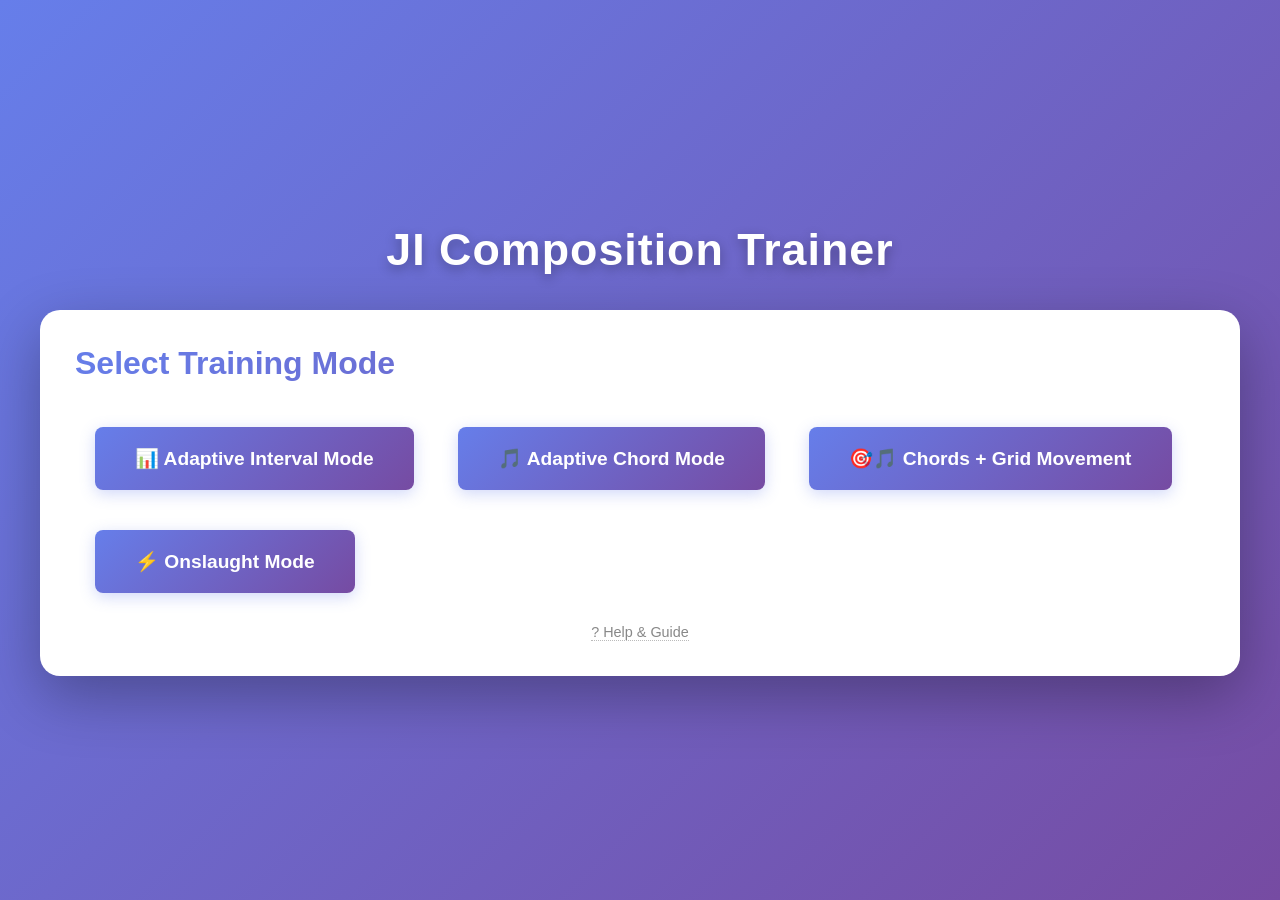
==== commit b4ea8e15: "Add help page and AHK macro files - help.html: comprehensive guide covering the macro workflow, how " ====
--- a/index.html
+++ b/index.html
@@ -30,6 +30,11 @@
                     ⚡ Onslaught Mode
                 </button>
             </div>
+            <div style="text-align: center; margin-top: 10px;">
+                <a href="help.html" style="color: #888; font-size: 0.9em; text-decoration: none; border-bottom: 1px dotted #bbb;">
+                    ? Help &amp; Guide
+                </a>
+            </div>
         </div>
 
         <!-- Adaptive Chord Mode Panel -->
@@ -131,7 +136,7 @@
                 <div class="setting-row">
                     <label>
                         Minimum Attempts Before Mastery:
-                        <input type="number" id="min-attempts-input" min="3" max="20" value="5" class="small-number-input"> attempts
+                        <input type="number" id="min-attempts-input" min="3" max="20" value="3" class="small-number-input"> attempts
                     </label>
                 </div>
                 <div class="setting-row">
@@ -378,41 +383,128 @@
                 <h2>⚡ Onslaught Mode</h2>
                 <button id="back-to-main-from-onslaught-btn" class="btn-secondary">← Back to Main Menu</button>
             </div>
-            <p style="color:#666; margin-bottom: 16px;">Chords appear on screen and fade away. Solve them before they expire! Uses your Chords + Grid chord pool.</p>
-
-            <div class="adaptive-settings">
+            <p style="color:#666; margin-bottom: 16px;">Multiple chord targets appear on the grid at once. Walk to one, capture it, enter the chord. Targets fade away if you take too long — solve them for points, lose points when they expire. Each correct note lowers the spawn timer.</p>
+
+            <!-- Level selector cards -->
+            <div class="onslaught-level-section">
+                <h3>Chord Pool</h3>
+                <p class="custom-editor-hint" style="margin-bottom:10px;">Click cards to add chords to the pool. Edit freely or write your own as <code>[1/1, 5/4, 3/2] : Name</code>.</p>
+                <div class="onslaught-level-cards" id="onslaught-level-cards"></div>
+
+                <div id="onslaught-custom-level-editor" class="onslaught-custom-editor">
+                    <div style="display:flex; justify-content:space-between; align-items:center; margin-bottom:6px;">
+                        <span style="font-size:0.85em; color:#555;">Pool (one chord per line)</span>
+                        <button id="onslaught-clear-pool-btn" class="btn-secondary" style="padding:3px 12px; font-size:0.82em;">Clear</button>
+                    </div>
+                    <textarea id="onslaught-custom-chords-input" class="custom-chords-textarea" rows="7"
+                        placeholder="[1/1, 5/4, 3/2] : Major&#10;[1/1, 6/5, 3/2] : Minor&#10;[4, 5, 6, 7] : Harmonic 7th"></textarea>
+                    <div id="onslaught-custom-parse-status" class="custom-parse-status"></div>
+                </div>
+                <div class="setting-row" style="margin-top:10px;">
+                    <label>
+                        <input type="checkbox" id="onslaught-random-start-checkbox" checked>
+                        Center chord around random interval
+                    </label>
+                </div>
+            </div>
+
+            <div class="adaptive-settings" style="margin-top:20px;">
                 <h3>Settings</h3>
                 <div class="setting-row">
-                    <label>Card Fade Time:
+                    <label>Grid Size:
+                        <input type="number" id="onslaught-grid-size-input" min="3" max="7" value="5" class="small-number-input"> × <span id="onslaught-grid-size-display">5</span>
+                    </label>
+                </div>
+                <div class="setting-row">
+                    <label>Target Fade Time:
                         <input type="number" id="onslaught-fade-time-input" min="5" max="120" step="1" value="15" class="small-number-input"> seconds
                     </label>
                 </div>
                 <div class="setting-row">
                     <label>Starting Spawn Interval:
-                        <input type="number" id="onslaught-spawn-interval-input" min="3" max="60" step="1" value="10" class="small-number-input"> seconds
-                        <span style="color:#888; font-size:0.85em; margin-left:8px;">(accelerates over time)</span>
+                        <input type="number" id="onslaught-spawn-interval-input" min="3" max="60" step="1" value="5" class="small-number-input"> seconds
+                        <span style="color:#888; font-size:0.85em; margin-left:8px;">(−0.1s per note / per fade)</span>
+                    </label>
+                </div>
+                <div class="setting-row">
+                    <label>
+                        <input type="checkbox" id="onslaught-mistake-expires-checkbox">
+                        Lose target on wrong answer
+                    </label>
+                </div>
+                <div class="setting-row">
+                    <label>Spawn penalty per mistake:
+                        <input type="number" id="onslaught-mistake-penalty-input" min="0" max="30" step="0.1" value="0.2" class="small-number-input"> s
+                    </label>
+                </div>
+                <div class="setting-row">
+                    <label>Spawn penalty per expiry:
+                        <input type="number" id="onslaught-expire-penalty-input" min="0" max="30" step="0.1" value="0.5" class="small-number-input"> s
+                    </label>
+                </div>
+                <div class="setting-row">
+                    <label>
+                        <input type="checkbox" id="onslaught-show-chord-info-checkbox" checked>
+                        Show chord info panel when capturing a target
                     </label>
                 </div>
             </div>
 
             <div class="adaptive-actions">
-                <button id="start-onslaught-btn" class="btn-primary large-btn">Start Onslaught</button>
+                <button id="start-onslaught-btn" class="btn-primary large-btn">⚡ Start Onslaught</button>
             </div>
         </div>
 
         <!-- Onslaught Game Panel -->
         <div id="onslaught-game-panel" class="panel" style="display: none;">
             <div class="game-panel-header">
+                <div id="onslaught-phase-indicator" class="chord-grid-phase-indicator grid-phase">
+                    Grid Phase - Navigate to a target
+                </div>
                 <div class="onslaught-hud">
+                    <span class="score-label">Lvl: <strong id="onslaught-level-display">1</strong></span>
                     <span class="score-label">Score: <strong id="onslaught-score">0</strong></span>
+                    <span class="score-label onslaught-spawn-hud">Spawn: <strong id="onslaught-spawn-display">10.0s</strong></span>
                     <span class="score-label">Time: <span id="onslaught-timer">0:00</span></span>
                 </div>
                 <div class="header-buttons">
                     <button id="end-onslaught-btn" class="btn-secondary">End Game</button>
                 </div>
             </div>
-            <p class="onslaught-hint">Click a card to focus it, then type intervals. <strong>+1</strong> per chord solved, <strong>−1</strong> when a card expires.</p>
-            <div id="onslaught-cards-container" class="onslaught-cards-container"></div>
+
+            <!-- Chord display (chord phase only) -->
+            <div id="onslaught-chord-display" class="chord-grid-chord-display" style="display:none;">
+                <div class="chord-grid-chord-label">Build this chord:</div>
+                <div id="onslaught-chord-name" class="chord-grid-chord-name"></div>
+                <div id="onslaught-chord-notation" class="chord-harmonic-notation"></div>
+                <div id="onslaught-chord-intervals" class="chord-intervals"></div>
+                <div id="onslaught-piano-roll" class="piano-roll-container" style="display:none;"></div>
+            </div>
+
+            <!-- Grid -->
+            <div id="onslaught-grid-container" class="grid-container"></div>
+
+            <!-- Composition display (chord phase only) -->
+            <div id="onslaught-composition-display" class="composition-display" style="display:none;">
+                <div id="onslaught-composition" class="composition-value">Press keys to build interval...</div>
+            </div>
+
+            <!-- Feedback -->
+            <div id="onslaught-feedback" class="feedback"></div>
+
+            <!-- Controls info (grid phase) -->
+            <div id="onslaught-controls-info" class="grid-controls-info">
+                <h3>Controls</h3>
+                <p><strong id="og-key-left">a</strong> = left, <strong id="og-key-up">s</strong> = up, <strong id="og-key-down">d</strong> = down, <strong id="og-key-right">f</strong> = right</p>
+                <p><strong id="og-key-capture">Tab</strong> = capture target</p>
+                <p><strong>+1</strong> per chord solved &nbsp;·&nbsp; <strong>−1</strong> when a target expires</p>
+            </div>
+
+            <!-- Keyboard legend (chord phase) -->
+            <div id="onslaught-keyboard-legend" class="keyboard-legend" style="display:none;">
+                <h3>Keyboard Reference</h3>
+                <div class="legend-grid" id="onslaught-legend-grid"></div>
+            </div>
         </div>
 
         <!-- Chord + Grid Mode Settings Panel -->
@@ -466,7 +558,13 @@
                 <div class="setting-row">
                     <label>
                         <input type="checkbox" id="chord-grid-random-start-checkbox">
-                        Random Starting Note (build chords from any position)
+                        Include 3rd/5th starting positions (build chords from root, 3rd, or 5th)
+                    </label>
+                </div>
+                <div class="setting-row">
+                    <label>
+                        <input type="checkbox" id="chord-grid-show-chord-info-checkbox" checked>
+                        Show chord info panel when capturing a target
                     </label>
                 </div>
             </div>
--- a/style.css
+++ b/style.css
@@ -565,6 +565,22 @@
     color: #333;
     font-weight: 600;
     font-size: 0.85em;
+}
+
+.legend-submit-row {
+    grid-column: 1 / -1;
+    flex-direction: row;
+    gap: 10px;
+    justify-content: center;
+    padding-top: 4px;
+    border-top: 1px solid #e0e0e0;
+    margin-top: 2px;
+}
+
+.legend-submit-row .legend-ratio {
+    font-size: 0.85em;
+    color: #666;
+    font-weight: 500;
 }
 
 /* Interval Display */
@@ -1158,10 +1174,12 @@
 }
 
 .player-cell {
-    background-color: #3498db;
-    color: white;
-    box-shadow: 0 0 10px rgba(52, 152, 219, 0.6);
-    transform: scale(1.1);
+    background-color: transparent;
+    border: 3px solid rgba(52, 152, 219, 0.9);
+    box-shadow: 0 0 12px rgba(52, 152, 219, 0.8), 0 0 4px rgba(52, 152, 219, 0.5);
+    border-radius: 4px;
+    position: relative;
+    z-index: 2;
 }
 
 .target-cell {
@@ -1260,8 +1278,16 @@
 }
 
 .grid-container.chord-phase-dimmed {
-    opacity: 0.3;
     pointer-events: none;
+}
+
+.grid-cell.cell-dimmed {
+    opacity: 0.25;
+    transition: opacity 0.3s ease;
+}
+
+.grid-cell.target-cell:not(.cell-dimmed),
+.grid-cell.player-cell:not(.cell-dimmed) {
     transition: opacity 0.3s ease;
 }
 
@@ -1384,122 +1410,180 @@
     font-size: 1.1em;
 }
 
-.onslaught-hint {
-    text-align: center;
+.onslaught-spawn-hud strong {
+    color: #e67e22;
+    transition: color 0.3s;
+}
+
+/* ===== ONSLAUGHT LEVEL CARDS ===== */
+
+.onslaught-level-section {
+    margin-bottom: 8px;
+}
+
+.onslaught-level-section h3 {
+    margin-bottom: 12px;
+    color: #333;
+    font-size: 1.05em;
+    text-transform: uppercase;
+    letter-spacing: 0.5px;
+}
+
+.onslaught-level-cards {
+    display: grid;
+    grid-template-columns: repeat(auto-fill, minmax(200px, 1fr));
+    gap: 12px;
+    margin-bottom: 16px;
+}
+
+.onslaught-level-card {
+    border: 2px solid #ddd;
+    border-radius: 12px;
+    padding: 14px 16px;
+    cursor: pointer;
+    background: #f8f9fa;
+    transition: border-color 0.15s, background 0.15s, transform 0.1s, box-shadow 0.15s;
+    user-select: none;
+}
+
+.onslaught-level-card:hover {
+    border-color: #667eea;
+    background: #f0f2ff;
+    transform: translateY(-2px);
+    box-shadow: 0 4px 14px rgba(102, 126, 234, 0.2);
+}
+
+.onslaught-level-card.selected {
+    border-color: #667eea;
+    background: linear-gradient(135deg, #f0f2ff 0%, #e8ebff 100%);
+    box-shadow: 0 4px 18px rgba(102, 126, 234, 0.3);
+}
+
+.onslaught-level-card-custom {
+    border-style: dashed;
+    background: #fdfcff;
+}
+
+.onslaught-level-card-custom.selected {
+    border-color: #9b59b6;
+    background: linear-gradient(135deg, #f9f0ff 0%, #f1e6ff 100%);
+    box-shadow: 0 4px 18px rgba(155, 89, 182, 0.25);
+}
+
+.level-card-header {
+    display: flex;
+    align-items: baseline;
+    gap: 8px;
+    margin-bottom: 6px;
+}
+
+.level-card-number {
+    font-size: 0.75em;
+    font-weight: 700;
+    color: #667eea;
+    text-transform: uppercase;
+    letter-spacing: 0.5px;
+    white-space: nowrap;
+}
+
+.onslaught-level-card-custom .level-card-number {
+    color: #9b59b6;
+    font-size: 1em;
+}
+
+.level-card-title {
+    font-size: 0.95em;
+    font-weight: 700;
+    color: #222;
+}
+
+.level-card-desc {
+    font-size: 0.78em;
     color: #666;
-    font-size: 0.9em;
-    margin: 4px 0 12px;
-}
-
-.onslaught-cards-container {
+    margin-bottom: 10px;
+    line-height: 1.3;
+}
+
+.level-card-pills {
     display: flex;
     flex-wrap: wrap;
-    gap: 14px;
-    padding: 8px 0;
-    align-items: flex-start;
-}
-
-.onslaught-card {
-    background: #fff;
-    border: 2px solid #ccc;
+    gap: 4px;
+}
+
+.chord-pill {
+    display: inline-block;
+    padding: 2px 8px;
+    border-radius: 20px;
+    font-size: 0.72em;
+    font-weight: 600;
+    background: #e8ebff;
+    color: #4a5aba;
+    border: 1px solid #c5ccf0;
+    white-space: nowrap;
+}
+
+.chord-pill-custom {
+    background: #f0e6ff;
+    color: #7b3fa0;
+    border-color: #d4b8f0;
+}
+
+/* ===== CUSTOM LEVEL EDITOR ===== */
+
+.onslaught-custom-editor {
+    background: #fafafa;
+    border: 1px solid #ddd;
     border-radius: 10px;
-    width: 220px;
-    box-shadow: 0 2px 6px rgba(0,0,0,0.08);
-    cursor: pointer;
-    transition: border-color 0.15s, box-shadow 0.15s;
-    overflow: hidden;
-}
-
-.onslaught-card-focused {
-    border-color: #667eea;
-    box-shadow: 0 0 0 3px rgba(102,126,234,0.35);
-}
-
-.onslaught-card-wrong {
-    animation: onslaught-shake 0.35s ease;
-    border-color: #e74c3c !important;
-}
-
-@keyframes onslaught-shake {
-    0%, 100% { transform: translateX(0); }
-    25% { transform: translateX(-6px); }
-    75% { transform: translateX(6px); }
-}
-
-.onslaught-card-expired {
-    opacity: 0;
-    transform: scale(0.9);
-    transition: opacity 0.4s, transform 0.4s;
-    border-color: #e74c3c !important;
-}
-
-.onslaught-card-complete {
-    opacity: 0;
-    transform: scale(1.05);
-    transition: opacity 0.5s, transform 0.5s;
-    border-color: #4caf50 !important;
-}
-
-.onslaught-card-header {
-    padding: 8px 10px 4px;
-    background: #f8f9fa;
-    border-bottom: 1px solid #eee;
-}
-
-.onslaught-chord-name {
-    font-weight: 700;
-    font-size: 1em;
-    color: #2c3e50;
-    display: block;
-    margin-bottom: 5px;
-}
-
-.onslaught-timer-bar-wrap {
-    height: 6px;
-    background: #e0e0e0;
-    border-radius: 3px;
-    overflow: hidden;
-}
-
-.onslaught-timer-bar {
-    height: 100%;
-    width: 100%;
-    border-radius: 3px;
-    transition: background 0.3s;
-}
-
-.onslaught-card-body {
-    padding: 8px 10px;
-}
-
-.onslaught-piano-roll {
-    margin-bottom: 6px;
-}
-
-.onslaught-intervals {
-    font-size: 0.85em;
+    padding: 16px;
+    margin-top: 4px;
+}
+
+.custom-editor-hint {
+    font-size: 0.82em;
     color: #555;
-    margin-bottom: 6px;
-    line-height: 1.6;
-}
-
-.onslaught-intervals .onslaught-interval {
-    display: inline-block;
+    margin-bottom: 10px;
+    line-height: 1.5;
+}
+
+.custom-editor-hint code {
+    background: #eee;
     padding: 1px 5px;
     border-radius: 4px;
-    background: #f0f0f0;
-    margin: 1px;
-    transition: background 0.2s, color 0.2s;
-}
-
-.onslaught-intervals .onslaught-interval.interval-correct {
-    background: #4caf50;
-    color: white;
-}
-
-.onslaught-composition {
-    font-size: 0.85em;
-    color: #999;
-    min-height: 1.4em;
-    font-family: 'Courier New', monospace;
-}
+    font-family: monospace;
+    font-size: 0.95em;
+}
+
+.custom-chords-textarea {
+    width: 100%;
+    font-family: monospace;
+    font-size: 0.9em;
+    padding: 10px 12px;
+    border: 1px solid #ccc;
+    border-radius: 8px;
+    resize: vertical;
+    background: #fff;
+    color: #222;
+    line-height: 1.5;
+}
+
+.custom-chords-textarea:focus {
+    outline: none;
+    border-color: #9b59b6;
+    box-shadow: 0 0 0 3px rgba(155, 89, 182, 0.15);
+}
+
+.custom-parse-status {
+    margin-top: 8px;
+    font-size: 0.82em;
+    min-height: 1.2em;
+    padding: 4px 0;
+}
+
+.custom-parse-status.parse-ok {
+    color: #27ae60;
+    font-weight: 600;
+}
+
+.custom-parse-status.parse-error {
+    color: #c0392b;
+}
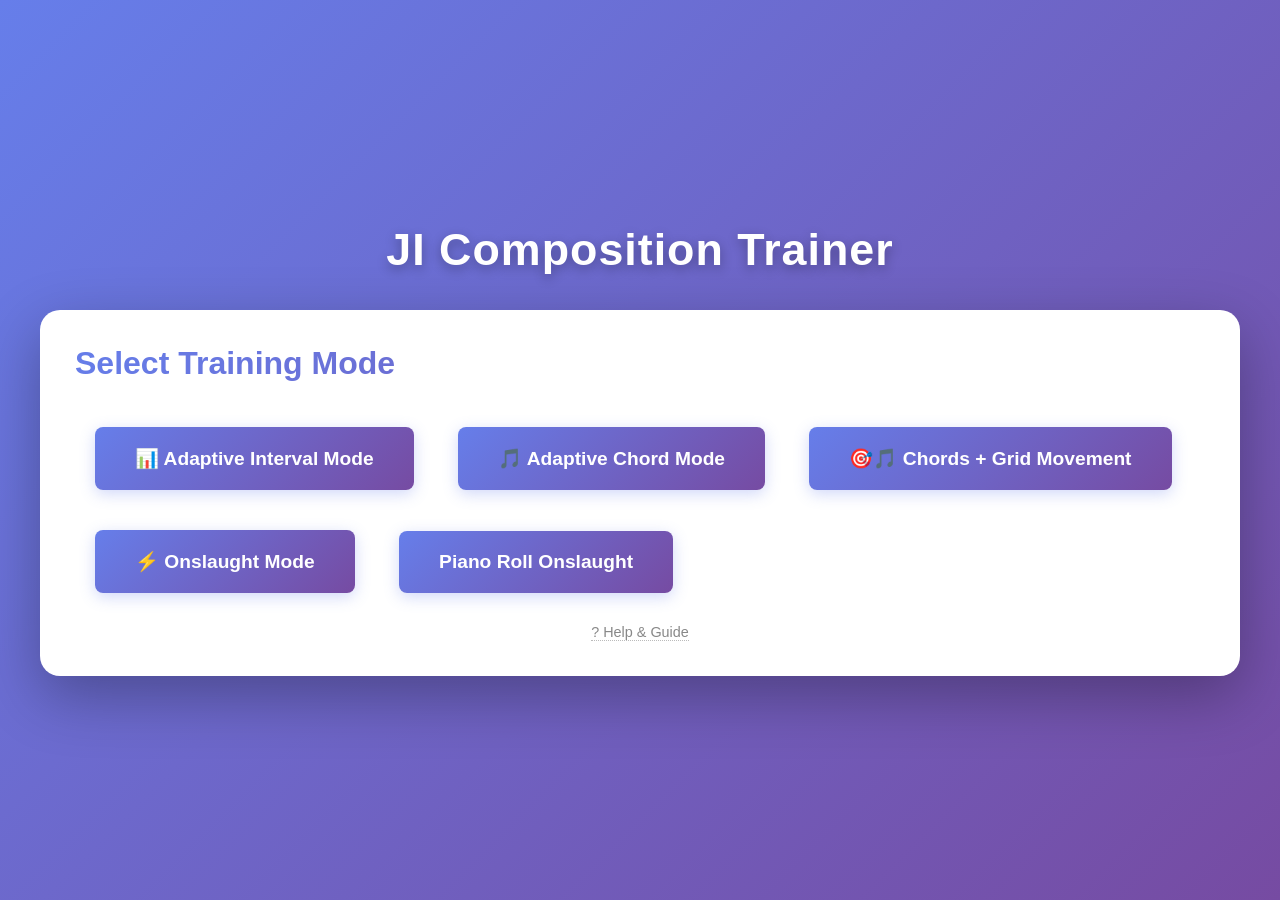
==== commit 1630d3c3: "Add piano roll onslaught mode with per-target coloring - Implement DAW-style piano roll interface me" ====
--- a/index.html
+++ b/index.html
@@ -28,6 +28,9 @@
                 </button>
                 <button id="select-onslaught-mode-btn" class="btn-primary" style="font-size: 1.2em; padding: 20px 40px; margin: 20px;">
                     ⚡ Onslaught Mode
+                </button>
+                <button id="select-pianoroll-mode-btn" class="btn-primary" style="font-size: 1.2em; padding: 20px 40px; margin: 20px;">
+                    Piano Roll Onslaught
                 </button>
             </div>
             <div style="text-align: center; margin-top: 10px;">
@@ -406,6 +409,19 @@
                         Center chord around random interval
                     </label>
                 </div>
+                <div class="setting-row">
+                    <button id="onslaught-arpeggio-tag-btn" class="btn-secondary" style="padding:3px 12px; font-size:0.82em;">Toggle arp on highlighted chords</button>
+                    <button id="onslaught-add-inversions-btn" class="btn-secondary" style="padding:3px 12px; font-size:0.82em; margin-left:6px;">Add inversions of highlighted chords</button>
+                </div>
+                <div class="setting-row" id="onslaught-arpeggio-direction-row">
+                    <label>Direction:
+                        <select id="onslaught-arpeggio-direction">
+                            <option value="ascending">Ascending (low → high)</option>
+                            <option value="descending">Descending (high → low)</option>
+                            <option value="both">Both (random each capture)</option>
+                        </select>
+                    </label>
+                </div>
             </div>
 
             <div class="adaptive-settings" style="margin-top:20px;">
@@ -504,6 +520,148 @@
             <div id="onslaught-keyboard-legend" class="keyboard-legend" style="display:none;">
                 <h3>Keyboard Reference</h3>
                 <div class="legend-grid" id="onslaught-legend-grid"></div>
+            </div>
+        </div>
+
+        <!-- Piano Roll Onslaught Settings Panel -->
+        <div id="pianoroll-mode-panel" class="panel" style="display: none;">
+            <div class="panel-header">
+                <h2>Piano Roll Onslaught</h2>
+                <button id="back-to-main-from-pianoroll-btn" class="btn-secondary">&larr; Back to Main Menu</button>
+            </div>
+            <p style="color:#666; margin-bottom: 16px;">Chord targets spawn on a piano roll grid. Navigate with movement keys, jump intervals with ratio keys, place notes with Tab/backtick. Match ghost-note outlines to score points before they expire.</p>
+
+            <div class="onslaught-level-section">
+                <h3>Chord Pool</h3>
+                <p class="custom-editor-hint" style="margin-bottom:10px;">Click cards to add chords to the pool. Edit freely or write your own as <code>[1/1, 5/4, 3/2] : Name</code>.</p>
+                <div class="onslaught-level-cards" id="pianoroll-level-cards"></div>
+
+                <div class="onslaught-custom-editor">
+                    <div style="display:flex; justify-content:space-between; align-items:center; margin-bottom:6px;">
+                        <span style="font-size:0.85em; color:#555;">Pool (one chord per line)</span>
+                        <button id="pianoroll-clear-pool-btn" class="btn-secondary" style="padding:3px 12px; font-size:0.82em;">Clear</button>
+                    </div>
+                    <textarea id="pianoroll-custom-chords-input" class="custom-chords-textarea" rows="7"
+                        placeholder="[1/1, 5/4, 3/2] : Major&#10;[1/1, 6/5, 3/2] : Minor&#10;[4, 5, 6, 7] : Harmonic 7th"></textarea>
+                    <div id="pianoroll-custom-parse-status" class="custom-parse-status"></div>
+                </div>
+            </div>
+
+            <div class="adaptive-settings" style="margin-top:20px;">
+                <h3>Settings</h3>
+                <div class="setting-row">
+                    <label>EDO:
+                        <input type="number" id="pianoroll-edo-input" min="2" max="128" value="12" class="small-number-input">
+                    </label>
+                </div>
+                <div class="setting-row">
+                    <label>Spawn Range:
+                        <input type="number" id="pianoroll-spawn-octaves-input" min="1" max="10" value="2" class="small-number-input"> octaves (centered on middle C)
+                    </label>
+                </div>
+                <div class="setting-row">
+                    <label>Beat Columns:
+                        <input type="number" id="pianoroll-columns-input" min="4" max="24" value="12" class="small-number-input">
+                    </label>
+                </div>
+                <div class="setting-row">
+                    <label>Target Fade Time:
+                        <input type="number" id="pianoroll-fade-time-input" min="5" max="120" step="1" value="15" class="small-number-input"> seconds
+                    </label>
+                </div>
+                <div class="setting-row">
+                    <label>Starting Spawn Interval:
+                        <input type="number" id="pianoroll-spawn-interval-input" min="3" max="60" step="1" value="10" class="small-number-input"> seconds
+                    </label>
+                </div>
+                <div class="setting-row">
+                    <label>Arpeggio Mode:
+                        <select id="pianoroll-arp-mode-select">
+                            <option value="off">Off (stacked chords)</option>
+                            <option value="ascending">Ascending</option>
+                            <option value="descending">Descending</option>
+                            <option value="both">Random direction</option>
+                        </select>
+                    </label>
+                </div>
+                <div class="setting-row">
+                    <label>Arpeggio Chance:
+                        <input type="number" id="pianoroll-arp-chance-input" min="0" max="100" step="5" value="30" class="small-number-input">%
+                    </label>
+                </div>
+                <div class="setting-row">
+                    <label>
+                        <input type="checkbox" id="pianoroll-include-intervals-checkbox">
+                        Also spawn individual intervals from chords
+                    </label>
+                </div>
+                <div class="setting-row">
+                    <label>
+                        <input type="checkbox" id="pianoroll-cursor-label-checkbox" checked>
+                        Show interval label on cursor
+                    </label>
+                </div>
+                <div class="setting-row">
+                    <label>Label Prime Limit:
+                        <select id="pianoroll-prime-limit-select">
+                            <option value="5">5-limit</option>
+                            <option value="7">7-limit</option>
+                            <option value="11">11-limit</option>
+                            <option value="13" selected>13-limit</option>
+                            <option value="17">17-limit</option>
+                            <option value="19">19-limit</option>
+                            <option value="23">23-limit</option>
+                            <option value="29">29-limit</option>
+                        </select>
+                    </label>
+                </div>
+                <div class="setting-row">
+                    <label>
+                        <input type="checkbox" id="pianoroll-mistake-expires-checkbox">
+                        Lose target on wrong note
+                    </label>
+                </div>
+                <div class="setting-row">
+                    <label>Spawn penalty per mistake:
+                        <input type="number" id="pianoroll-mistake-penalty-input" min="0" max="30" step="0.1" value="0.2" class="small-number-input"> s
+                    </label>
+                </div>
+                <div class="setting-row">
+                    <label>Spawn penalty per expiry:
+                        <input type="number" id="pianoroll-expire-penalty-input" min="0" max="30" step="0.1" value="0.5" class="small-number-input"> s
+                    </label>
+                </div>
+            </div>
+
+            <div class="adaptive-actions">
+                <button id="start-pianoroll-btn" class="btn-primary large-btn">Start Piano Roll</button>
+            </div>
+        </div>
+
+        <!-- Piano Roll Game Panel -->
+        <div id="pianoroll-game-panel" class="panel" style="display: none;">
+            <div class="game-panel-header">
+                <div class="pr-hud">
+                    <span class="score-label">Score: <strong id="pianoroll-score">0</strong></span>
+                    <span class="score-label">Spawn: <strong id="pianoroll-spawn-display">10.0s</strong></span>
+                    <span class="score-label">Time: <span id="pianoroll-timer">0:00</span></span>
+                </div>
+                <div class="header-buttons">
+                    <button id="end-pianoroll-btn" class="btn-secondary">End Game</button>
+                </div>
+            </div>
+
+            <div class="pr-viewport">
+                <div id="pr-zoom-sidebar" class="pr-zoom-sidebar"></div>
+                <div id="pr-sidebar" class="pr-sidebar"></div>
+                <div id="pr-wrapper" class="pr-wrapper">
+                    <div id="pr-grid" class="pr-grid"></div>
+                </div>
+            </div>
+
+            <div class="pr-controls-ref">
+                <p><strong>A</strong>/<strong>F</strong> = column left/right &nbsp; <strong>S</strong>/<strong>D</strong> = pitch up/down &nbsp; <strong>1-0, Q-P</strong> = jump by JI interval</p>
+                <p><strong>Tab</strong> = place note + set save point &nbsp; <strong>`</strong> = place note + return to save point &nbsp; <strong>Backspace</strong> = remove note</p>
             </div>
         </div>
 
@@ -752,6 +910,7 @@
     <script src="js/game-chords.js"></script>
     <script src="js/game-chord-grid.js"></script>
     <script src="js/game-onslaught.js"></script>
+    <script src="js/game-pianoroll.js"></script>
     <script src="js/init.js"></script>
 </body>
 </html>
--- a/style.css
+++ b/style.css
@@ -1528,6 +1528,17 @@
     border-color: #d4b8f0;
 }
 
+.chord-pill-clickable {
+    cursor: pointer;
+    transition: background 0.12s, border-color 0.12s;
+}
+
+.chord-pill-clickable:hover {
+    background: #3a5aed;
+    color: #fff;
+    border-color: #3a5aed;
+}
+
 /* ===== CUSTOM LEVEL EDITOR ===== */
 
 .onslaught-custom-editor {
@@ -1587,3 +1598,191 @@
 .custom-parse-status.parse-error {
     color: #c0392b;
 }
+
+/* ============================================================
+   PIANO ROLL ONSLAUGHT MODE
+   ============================================================ */
+
+.pr-viewport {
+    display: flex;
+    height: 500px;
+    background: #2b2b2b;
+    border-radius: 8px;
+    overflow: hidden;
+    border: 1px solid #444;
+}
+
+.pr-zoom-sidebar {
+    width: 12px;
+    background: #3a3a3a;
+    cursor: ns-resize;
+    flex-shrink: 0;
+    border-right: 1px solid #555;
+}
+
+.pr-zoom-sidebar:hover {
+    background: #4a4a4a;
+}
+
+.pr-zoom-sidebar.pr-zoom-dragging {
+    background: #5a5a5a;
+}
+
+.pr-sidebar {
+    width: 50px;
+    flex-shrink: 0;
+    overflow: hidden;
+    background: #2b2b2b;
+    border-right: 1px solid #555;
+}
+
+.pr-sidebar-label {
+    font-family: monospace;
+    font-size: 10px;
+    color: #888;
+    display: flex;
+    align-items: center;
+    justify-content: center;
+    border-bottom: 1px solid #333;
+    overflow: hidden;
+    white-space: nowrap;
+}
+
+.pr-sidebar-octave {
+    color: #ddd;
+    font-weight: bold;
+    background: #3a3a3a;
+}
+
+.pr-wrapper {
+    flex: 1;
+    overflow: auto;
+    position: relative;
+}
+
+.pr-grid {
+    display: grid;
+    min-width: 100%;
+}
+
+.pr-cell {
+    background: #f8f8f8;
+    border: 1px solid #ddd;
+    position: relative;
+    min-width: 40px;
+}
+
+.pr-beat-even {
+    background: #f8f8f8;
+}
+
+.pr-beat-odd {
+    background: #f0f0f0;
+}
+
+.pr-octave-row {
+    border-bottom: 2px solid #999;
+}
+
+.pr-cell.pr-cursor {
+    outline: 2px solid #4a90d9;
+    outline-offset: -2px;
+    box-shadow: inset 0 0 8px rgba(74, 144, 217, 0.4);
+    z-index: 2;
+}
+
+.pr-cursor-label {
+    position: absolute;
+    bottom: 100%;
+    left: 50%;
+    transform: translateX(-50%);
+    font-family: monospace;
+    font-size: 10px;
+    font-weight: bold;
+    color: #fff;
+    background: rgba(74, 144, 217, 0.85);
+    padding: 1px 5px;
+    border-radius: 3px;
+    white-space: nowrap;
+    pointer-events: none;
+    z-index: 10;
+}
+
+.pr-ghost-note {
+    position: absolute;
+    inset: 2px;
+    border: 2px dashed #4a90d9;
+    background: rgba(74, 144, 217, 0.15);
+    border-radius: 3px;
+    pointer-events: none;
+    display: flex;
+    align-items: center;
+    justify-content: center;
+    font-family: monospace;
+    font-size: 9px;
+    font-weight: bold;
+    overflow: hidden;
+    text-overflow: ellipsis;
+    white-space: nowrap;
+}
+
+.pr-placed-note {
+    position: absolute;
+    inset: 2px;
+    background: #FFB74D;
+    border-radius: 3px;
+    pointer-events: none;
+}
+
+.pr-placed-note.pr-placed-correct {
+    background: #81C784;
+}
+
+.pr-col-header {
+    position: absolute;
+    top: -2px;
+    left: 0;
+    right: 0;
+    font-family: monospace;
+    font-size: 10px;
+    color: #4a90d9;
+    text-align: center;
+    white-space: nowrap;
+    overflow: hidden;
+    text-overflow: ellipsis;
+    pointer-events: none;
+    font-weight: bold;
+    z-index: 3;
+}
+
+.pr-hud {
+    display: flex;
+    align-items: center;
+    gap: 18px;
+    flex-wrap: wrap;
+    margin-bottom: 12px;
+}
+
+.pr-hud .score-label {
+    font-size: 0.95em;
+    color: #555;
+}
+
+.pr-hud .score-label strong {
+    color: #222;
+}
+
+.pr-controls-ref {
+    margin-top: 12px;
+    font-size: 0.85em;
+    color: #666;
+    line-height: 1.6;
+}
+
+.pr-controls-ref strong {
+    color: #333;
+    background: #eee;
+    padding: 1px 5px;
+    border-radius: 3px;
+    font-family: monospace;
+}
